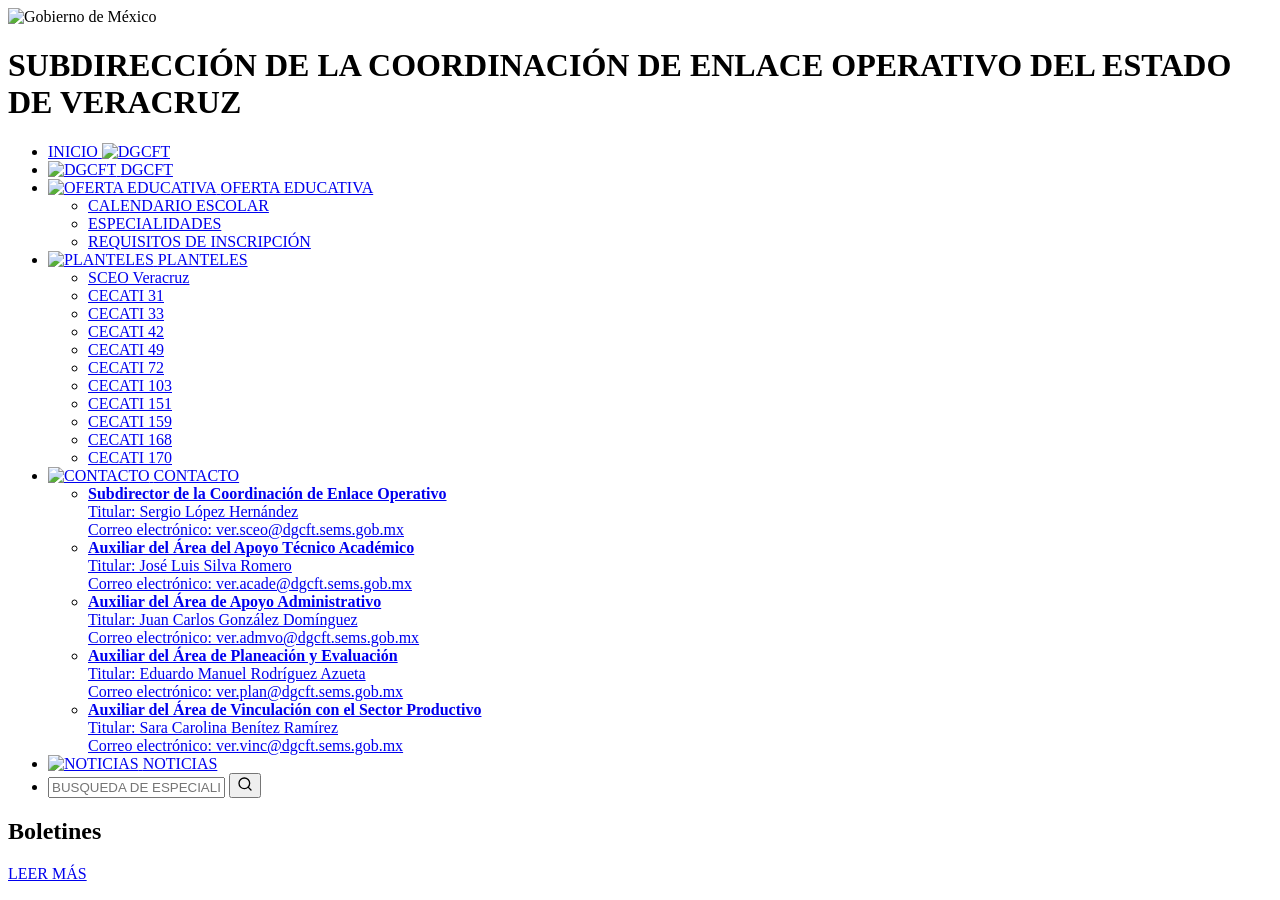
==== boletines.html @ 5f154983 "Add files via upload" ====
<!DOCTYPE html>
<html lang="es">
<head>
    <meta charset="UTF-8">
    <meta name="viewport" content="width=device-width, initial-scale=1.0">
    <meta http-equiv="Cache-Control" content="no-cache, no-store, must-revalidate">
    <meta http-equiv="Pragma" content="no-cache">
    <meta http-equiv="Expires" content="0">
    <meta name="version" content="1.0">
    <title>Boletines - SUBDIRECCIÓN DE ENLACE OPERATIVO DEL ESTADO DE VERACRUZ</title>
    <link href="https://framework-gb.cdn.gob.mx/gm/v3/assets/images/favicon.ico" rel="shortcut icon">
    <link rel="stylesheet" href="css/styles.css">
    <link rel="stylesheet" href="css/inline.css">
</head>


<body>
    <link rel="stylesheet" href="https://framework-gb.cdn.gob.mx/gm/v3/assets/styles/main.css">
    <!-- Encabezado principal -->
    <header class="header-top">
        <img src="imagenes/gob_mx.png" alt="Gobierno de México" class="logo-gob">
    </header>

    <!-- Banner de subdirección -->
    <div class="nav-subtitle">
        <h1>SUBDIRECCIÓN DE LA COORDINACIÓN DE ENLACE OPERATIVO DEL ESTADO DE VERACRUZ</h1>
    </div>

    <!-- Barra de navegación principal -->
    <nav class="nav-main">
        <ul>
            <li>
                <a href="index.html">
                    <div class="nav-item-with-icon">
                        <span>INICIO</span>
                        <img src="imagenes/inicio.png" alt="DGCFT" class="nav-icon">
                    </div>
                </a>
            </li>
            <li>
                <a href="https://www.dgcft.sems.gob.mx/" target="_blank">
                    <div class="nav-item-with-icon">
                        <img src="imagenes/DGCFTB.png" alt="DGCFT" class="nav-icon">
                        <span>DGCFT</span>
                    </div>
                </a>
            </li>
            <li class="dropdown">
                <a href="#" class="dropdown-toggle">
                    <div class="nav-item-with-icon">
                        <img src="imagenes/oferta.png" alt="OFERTA EDUCATIVA" class="nav-icon">
                        <span>OFERTA EDUCATIVA</span>
                    </div>
                </a>
                <ul class="dropdown-menu">
                    <li><a href="Calendario Escolar 2025-2026.pdf" target="_blank">CALENDARIO ESCOLAR</a></li>
                    <li><a href="index.html" onclick="sessionStorage.setItem('mostrarSeccion', 'especialidades');">ESPECIALIDADES</a></li>
                    <li><a href="index.html" onclick="sessionStorage.setItem('mostrarSeccion', 'requisitos');">REQUISITOS DE INSCRIPCIÓN</a></li>
                </ul>
            </li>
            <li class="dropdown">
                <a href="#" class="dropdown-toggle">
                    <div class="nav-item-with-icon">
                        <img src="imagenes/planteles.png" alt="PLANTELES" class="nav-icon">
                        <span>PLANTELES</span>
                    </div>
                </a>
                <ul class="dropdown-menu">
                    <li><a href="index.html" onclick="sessionStorage.setItem('mostrarPlantel', 'SCEO Veracruz');">SCEO Veracruz</a></li>
                    <li><a href="index.html" onclick="sessionStorage.setItem('mostrarPlantel', 'CECATI 31');">CECATI 31</a></li>
                    <li><a href="index.html" onclick="sessionStorage.setItem('mostrarPlantel', 'CECATI 33');">CECATI 33</a></li>
                    <li><a href="index.html" onclick="sessionStorage.setItem('mostrarPlantel', 'CECATI 42');">CECATI 42</a></li>
                    <li><a href="index.html" onclick="sessionStorage.setItem('mostrarPlantel', 'CECATI 49');">CECATI 49</a></li>
                    <li><a href="index.html" onclick="sessionStorage.setItem('mostrarPlantel', 'CECATI 72');">CECATI 72</a></li>
                    <li><a href="index.html" onclick="sessionStorage.setItem('mostrarPlantel', 'CECATI 103');">CECATI 103</a></li>
                    <li><a href="index.html" onclick="sessionStorage.setItem('mostrarPlantel', 'CECATI 151');">CECATI 151</a></li>
                    <li><a href="index.html" onclick="sessionStorage.setItem('mostrarPlantel', 'CECATI 159');">CECATI 159</a></li>
                    <li><a href="index.html" onclick="sessionStorage.setItem('mostrarPlantel', 'CECATI 168');">CECATI 168</a></li>
                    <li><a href="index.html" onclick="sessionStorage.setItem('mostrarPlantel', 'CECATI 170');">CECATI 170</a></li>
                </ul>
            </li>
            <li class="dropdown">
                <a href="#" class="dropdown-toggle">
                    <div class="nav-item-with-icon">
                        <img src="imagenes/contacto.png" alt="CONTACTO" class="nav-icon">
                        <span>CONTACTO</span>
                    </div>
                </a>
                <ul class="dropdown-menu">
                    <li><a href="mailto:ver.sceo@dgcft.sems.gob.mx">
                        <strong>Subdirector de la Coordinación de Enlace Operativo</strong><br>
                        Titular: Sergio López Hernández<br>
                        Correo electrónico: ver.sceo@dgcft.sems.gob.mx
                    </a></li>
                    <li><a href="mailto:ver.acade@dgcft.sems.gob.mx">
                        <strong>Auxiliar del Área del Apoyo Técnico Académico</strong><br>
                        Titular: José Luis Silva Romero<br>
                        Correo electrónico: ver.acade@dgcft.sems.gob.mx
                    </a></li>
                    <li><a href="mailto:ver.admvo@dgcft.sems.gob.mx">
                        <strong>Auxiliar del Área de Apoyo Administrativo</strong><br>
                        Titular: Juan Carlos González Domínguez<br>
                        Correo electrónico: ver.admvo@dgcft.sems.gob.mx
                    </a></li>
                    <li><a href="mailto:ver.plan@dgcft.sems.gob.mx">
                        <strong>Auxiliar del Área de Planeación y Evaluación</strong><br>
                        Titular: Eduardo Manuel Rodríguez Azueta<br>
                        Correo electrónico: ver.plan@dgcft.sems.gob.mx
                    </a></li>
                    <li><a href="mailto:ver.vinc@dgcft.sems.gob.mx">
                        <strong>Auxiliar del Área de Vinculación con el Sector Productivo</strong><br>
                        Titular: Sara Carolina Benítez Ramírez<br>
                        Correo electrónico: ver.vinc@dgcft.sems.gob.mx
                    </a></li>
                </ul>
            </li>
            <li id="nav-noticias">
                <a href="boletines.html">
                    <div class="nav-item-with-icon">
                        <img src="imagenes/noticias.png" alt="NOTICIAS" class="nav-icon">
                        <span>NOTICIAS</span>
                    </div>
                </a>
            </li>
            <li class="search-container">
                <div class="search-box">
                    <input type="text" id="busqueda-especialidad" placeholder="BUSQUEDA DE ESPECIALIDAD" autocomplete="off">
                    <button type="button" id="search-btn" aria-label="Buscar">
                        <svg width="16" height="16" viewBox="0 0 24 24" fill="none" stroke="currentColor" stroke-width="2" stroke-linecap="round" stroke-linejoin="round">
                            <circle cx="11" cy="11" r="8"></circle>
                            <path d="m21 21-4.35-4.35"></path>
                        </svg>
                    </button>
                </div>
                <div id="search-results" class="search-results u-style-1"></div>
            </li>
        </ul>
    </nav>

    

    <!-- Contenido principal -->
    <main class="main-content">
        <div class="u-style-2">
            <h2 class="u-style-3"> Boletines</h2>
            
            <div class="u-style-15" id="contenedor-boletines">
                <!-- Los boletines se generarán dinámicamente desde boletines.js -->
            </div>
            
            <div class="u-style-20">
                <a class="u-style-21" href="historico.html" data-event-mouseover="boletines-ev-21" data-event-mouseout="boletines-ev-22">
                    LEER MÁS
                </a>
            </div>
        </div>

        <!-- Contenido de Detalle de Noticia -->
        <div class="u-style-1" id="noticia-detalle">
            <!-- El contenido se generará dinámicamente -->
        </div>

        <!-- Modal para ver imagen en tamaño grande -->
        <div id="modal-imagen" style="display: none; position: fixed; top: 0; left: 0; width: 100%; height: 100%; background: rgba(0,0,0,0.9); z-index: 9999; justify-content: center; align-items: center; cursor: pointer;" onclick="cerrarModalImagen()">
            <img id="modal-img" src="" alt="Imagen en grande" style="max-width: 90%; max-height: 90%; object-fit: contain; border-radius: 8px;">
        </div>
    </main>
    <script src="js/site.js"></script>
    <script src="js/boletines.js"></script>
    <script src="js/boletines-events.js"></script>
    <script src="js/fixes.js"></script>
    <script src="https://framework-gb.cdn.gob.mx/gm/v3/assets/js/gobmx.js"></script>
</body>
</html>
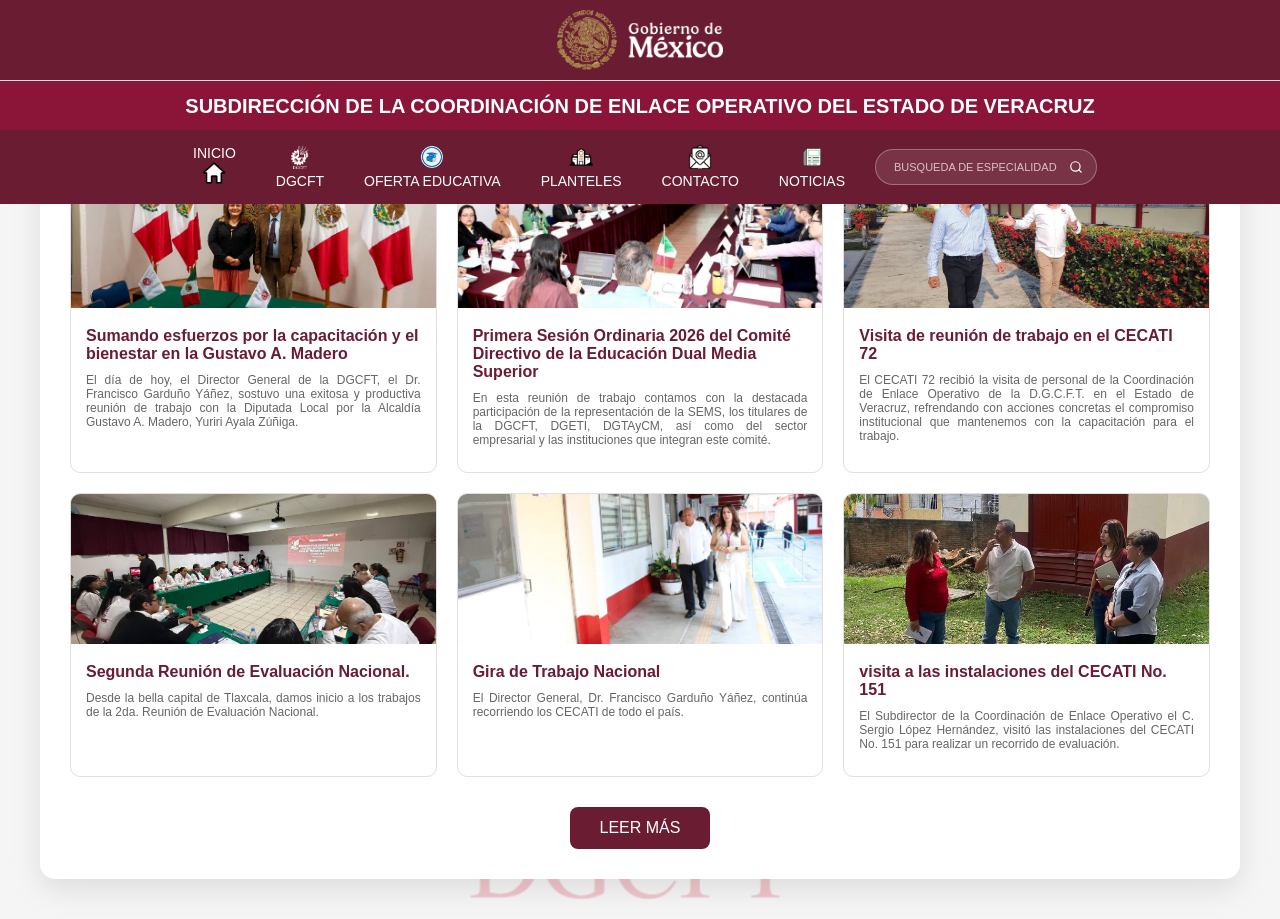
==== commit d04e83f8: "Add files via upload" ====
--- a/boletines.html
+++ b/boletines.html
@@ -8,14 +8,14 @@
     <meta http-equiv="Expires" content="0">
     <meta name="version" content="1.0">
     <title>Boletines - SUBDIRECCIÓN DE ENLACE OPERATIVO DEL ESTADO DE VERACRUZ</title>
-    <link href="https://framework-gb.cdn.gob.mx/gm/v3/assets/images/favicon.ico" rel="shortcut icon">
+    <link rel="icon" type="image/x-icon" href="imagenes/favicon.ico">
+    <link href="https://framework-gb.cdn.gob.mx/gm/v3/assets/styles/main.css" rel="stylesheet">
     <link rel="stylesheet" href="css/styles.css">
     <link rel="stylesheet" href="css/inline.css">
 </head>
 
 
 <body>
-    <link rel="stylesheet" href="https://framework-gb.cdn.gob.mx/gm/v3/assets/styles/main.css">
     <!-- Encabezado principal -->
     <header class="header-top">
         <img src="imagenes/gob_mx.png" alt="Gobierno de México" class="logo-gob">
@@ -46,7 +46,7 @@
                 </a>
             </li>
             <li class="dropdown">
-                <a href="#" class="dropdown-toggle">
+                <a href="#" class="nav-dropdown-toggle">
                     <div class="nav-item-with-icon">
                         <img src="imagenes/oferta.png" alt="OFERTA EDUCATIVA" class="nav-icon">
                         <span>OFERTA EDUCATIVA</span>
@@ -59,7 +59,7 @@
                 </ul>
             </li>
             <li class="dropdown">
-                <a href="#" class="dropdown-toggle">
+                <a href="#" class="nav-dropdown-toggle">
                     <div class="nav-item-with-icon">
                         <img src="imagenes/planteles.png" alt="PLANTELES" class="nav-icon">
                         <span>PLANTELES</span>
@@ -67,20 +67,20 @@
                 </a>
                 <ul class="dropdown-menu">
                     <li><a href="index.html" onclick="sessionStorage.setItem('mostrarPlantel', 'SCEO Veracruz');">SCEO Veracruz</a></li>
-                    <li><a href="index.html" onclick="sessionStorage.setItem('mostrarPlantel', 'CECATI 31');">CECATI 31</a></li>
-                    <li><a href="index.html" onclick="sessionStorage.setItem('mostrarPlantel', 'CECATI 33');">CECATI 33</a></li>
-                    <li><a href="index.html" onclick="sessionStorage.setItem('mostrarPlantel', 'CECATI 42');">CECATI 42</a></li>
-                    <li><a href="index.html" onclick="sessionStorage.setItem('mostrarPlantel', 'CECATI 49');">CECATI 49</a></li>
-                    <li><a href="index.html" onclick="sessionStorage.setItem('mostrarPlantel', 'CECATI 72');">CECATI 72</a></li>
-                    <li><a href="index.html" onclick="sessionStorage.setItem('mostrarPlantel', 'CECATI 103');">CECATI 103</a></li>
-                    <li><a href="index.html" onclick="sessionStorage.setItem('mostrarPlantel', 'CECATI 151');">CECATI 151</a></li>
-                    <li><a href="index.html" onclick="sessionStorage.setItem('mostrarPlantel', 'CECATI 159');">CECATI 159</a></li>
-                    <li><a href="index.html" onclick="sessionStorage.setItem('mostrarPlantel', 'CECATI 168');">CECATI 168</a></li>
-                    <li><a href="index.html" onclick="sessionStorage.setItem('mostrarPlantel', 'CECATI 170');">CECATI 170</a></li>
+                    <li><a href="index.html" onclick="sessionStorage.setItem('mostrarPlantel', 'CECATI 31');">CECATI 31 Coatzacoalcos</a></li>
+                    <li><a href="index.html" onclick="sessionStorage.setItem('mostrarPlantel', 'CECATI 33');">CECATI 33 Río Blanco</a></li>
+                    <li><a href="index.html" onclick="sessionStorage.setItem('mostrarPlantel', 'CECATI 42');">CECATI 42 Veracruz</a></li>
+                    <li><a href="index.html" onclick="sessionStorage.setItem('mostrarPlantel', 'CECATI 49');">CECATI 49 Córdoba</a></li>
+                    <li><a href="index.html" onclick="sessionStorage.setItem('mostrarPlantel', 'CECATI 72');">CECATI 72 Cosoleacaque</a></li>
+                    <li><a href="index.html" onclick="sessionStorage.setItem('mostrarPlantel', 'CECATI 103');">CECATI 103 Poza Rica</a></li>
+                    <li><a href="index.html" onclick="sessionStorage.setItem('mostrarPlantel', 'CECATI 151');">CECATI 151 Xalapa</a></li>
+                    <li><a href="index.html" onclick="sessionStorage.setItem('mostrarPlantel', 'CECATI 159');">CECATI 159 Tlacotalpan</a></li>
+                    <li><a href="index.html" onclick="sessionStorage.setItem('mostrarPlantel', 'CECATI 168');">CECATI 168 Cd. Mendoza</a></li>
+                    <li><a href="index.html" onclick="sessionStorage.setItem('mostrarPlantel', 'CECATI 170');">CECATI 170 Orizaba</a></li>
                 </ul>
             </li>
             <li class="dropdown">
-                <a href="#" class="dropdown-toggle">
+                <a href="#" class="nav-dropdown-toggle">
                     <div class="nav-item-with-icon">
                         <img src="imagenes/contacto.png" alt="CONTACTO" class="nav-icon">
                         <span>CONTACTO</span>
@@ -170,5 +170,37 @@
     <script src="js/boletines-events.js"></script>
     <script src="js/fixes.js"></script>
     <script src="https://framework-gb.cdn.gob.mx/gm/v3/assets/js/gobmx.js"></script>
+    <style>
+        /* ── Override Bootstrap/gob.mx dropdown styles ── */
+        .nav-main .dropdown-menu,
+        .nav-main ul.dropdown-menu {
+            background-color: #691c32 !important;
+            border: 1px solid #8B1538 !important;
+            border-radius: 5px !important;
+        }
+        .nav-main .dropdown-menu li a,
+        .nav-main .dropdown-menu > li > a,
+        .nav-main ul.dropdown-menu li a {
+            color: #ffffff !important;
+            background-color: transparent !important;
+            font-size: 14px !important;
+            font-weight: 500 !important;
+            padding: 10px 15px !important;
+            display: block !important;
+            line-height: 1.4 !important;
+            white-space: normal !important;
+        }
+        .nav-main .dropdown-menu li a strong {
+            color: #ffffff !important;
+        }
+        .nav-main .dropdown-menu li a:hover,
+        .nav-main .dropdown-menu > li > a:hover {
+            background-color: #ddc9a3 !important;
+            color: #333333 !important;
+        }
+        .nav-main .dropdown-menu li a:hover strong {
+            color: #333333 !important;
+        }
+    </style>
 </body>
 </html>
--- a/css/styles.css
+++ b/css/styles.css
@@ -0,0 +1,812 @@
+﻿* {
+            margin: 0;
+            padding: 0;
+            box-sizing: border-box;
+        }
+        
+        body {
+            font-family: Arial, sans-serif;
+            background-color: #f5f5f5;
+            position: relative;
+        }
+        
+        /* Fondo de marca de agua usando pseudo-elemento */
+        body::before {
+            content: "";
+            position: fixed;
+            top: 0;
+            left: 0;
+            width: 100%;
+            height: 100%;
+            background-image: url('../imagenes/DGCFT.png');
+            background-repeat: no-repeat;
+            background-position: center bottom;
+            background-attachment: fixed;
+            background-size: 33%;
+            opacity: 0.20;
+            z-index: -1;
+            pointer-events: none;
+        }
+        
+        /* Encabezado principal */
+        .header-top {
+            background-color: #691c32;
+            padding: 10px 20px;
+            display: flex;
+            justify-content: center;
+            align-items: center;
+            border-bottom: 1px solid #e0e0e0;
+            color: white;
+            position: fixed;
+            top: 0;
+            left: 0;
+            right: 0;
+            z-index: 1000;
+        }
+        
+        .logo-gob {
+            height: 60px;
+        }
+        
+        /* Banner de subdirección */
+        .nav-subtitle {
+            background-color: #8B1538;
+            padding: 15px 20px;
+            text-align: center;
+            border-bottom: 3px solid #FFD700;
+            position: fixed;
+            top: 80px;
+            left: 0;
+            right: 0;
+            z-index: 1;
+        }
+        
+        .nav-subtitle h1 {
+            color: white;
+            font-size: 20px;
+            font-weight: 600;
+            margin: 0;
+        }
+        
+        /* Barra de navegación principal */
+        .nav-main {
+            background-color: #691c32;
+            padding: 0;
+            position: fixed;
+            top: 130px;
+            left: 0;
+            right: 0;
+            z-index: 998;
+        }
+        
+        .nav-main ul {
+            list-style: none;
+            display: flex;
+            justify-content: center;
+            align-items: center;
+            margin: 0;
+            padding: 0;
+        }
+        
+        .nav-main li {
+            position: relative;
+        }
+        
+        .nav-main a {
+            display: flex;
+            align-items: center;
+            padding: 15px 20px;
+            text-decoration: none;
+            color: white;
+            font-size: 14px;
+            font-weight: 500;
+            transition: background-color 0.3s;
+        }
+        
+        .nav-main a:hover {
+            background-color: #6B1028;
+        }
+        
+        /* Estilos para menú desplegable */
+        .dropdown {
+            position: relative;
+        }
+
+        .dropdown-toggle::after {
+            content: " \25BC";
+            font-size: 12px;
+            margin-left: 5px;
+        }
+
+        .dropdown-menu {
+            display: none;
+            position: absolute;
+            top: 100%;
+            left: 0;
+            background-color: #691c32 !important;
+            background: #691c32 !important;
+            min-width: 250px;
+            box-shadow: 0 2px 5px rgba(0,0,0,0.2);
+            z-index: 10000;
+            list-style: none;
+            padding: 10px 0;
+            margin: 0;
+            border: 1px solid #8B1538;
+            border-radius: 5px;
+            visibility: hidden;
+            opacity: 0;
+            transition: opacity 0.2s ease;
+        }
+
+        .dropdown:hover .dropdown-menu,
+        .dropdown.is-open .dropdown-menu {
+            visibility: visible;
+            opacity: 1;
+            display: block;
+        }
+        
+        .dropdown-menu li {
+            width: 100%;
+        }
+        
+        .nav-main .dropdown-menu a {
+            display: block;
+            padding: 10px 15px;
+            color: #611232 !important;
+            text-decoration: none;
+            font-size: 14px;
+            font-weight: 500;
+            transition: background-color 0.3s;
+            white-space: normal;
+            line-height: 1.4;
+            background-color: transparent !important;
+        }
+        
+        .nav-main .dropdown-menu a:hover {
+            background-color: #ddc9a3 !important;
+            color: #333 !important;
+        }
+        
+        /* Contenido principal */
+        .main-content {
+            min-height: 400px;
+            padding: 20px;
+            margin-top: 20px;
+        }
+        
+        /* Estilos para contenido de requisitos */
+        #requisitos-inscripcion {
+            max-width: 800px;
+            margin: 0 auto;
+            line-height: 1.6;
+        }
+        
+        #requisitos-inscripcion h2 {
+            color: #691c32;
+            font-size: 28px;
+            margin-bottom: 20px;
+            text-align: center;
+            border-bottom: 3px solid #FFD700;
+            padding-bottom: 10px;
+        }
+        
+        #requisitos-inscripcion h3 {
+            color: #8B1538;
+            font-size: 20px;
+            margin: 25px 0 15px 0;
+            font-weight: 600;
+        }
+        
+        #requisitos-inscripcion p {
+            margin-bottom: 15px;
+            color: #333;
+            font-size: 16px;
+        }
+        
+        #requisitos-inscripcion ul {
+            margin: 15px 0;
+            padding-left: 30px;
+        }
+        
+        #requisitos-inscripcion li {
+            margin-bottom: 10px;
+            color: #333;
+            font-size: 16px;
+        }
+        
+        /* Estilos para contenido de especialidades */
+        #especialidades-contenido {
+            max-width: 1200px;
+            margin: 0 auto;
+            line-height: 1.6;
+        }
+        
+        #especialidades-contenido h2 {
+            color: #691c32;
+            font-size: 32px;
+            margin-bottom: 30px;
+            text-align: center;
+            border-bottom: 3px solid #FFD700;
+            padding-bottom: 15px;
+        }
+        
+        .especialidades-grid {
+            display: grid;
+            grid-template-columns: 1fr 1fr 1fr;
+            gap: 20px;
+            margin-top: 30px;
+            max-width: 1200px;
+            margin-left: auto;
+            margin-right: auto;
+        }
+        
+        .especialidad-item:hover {
+            transform: translateY(-5px);
+            box-shadow: 0 8px 25px rgba(105, 28, 50, 0.2);
+            border-color: #691c32;
+        }
+        
+        .especialidad-imagen {
+            width: 100%;
+            height: 160px;
+            object-fit: contain;
+            background-color: #f8f9fa;
+            padding: 10px;
+            box-sizing: border-box;
+            transition: transform 0.3s ease;
+        }
+        
+        .especialidad-item:hover .especialidad-imagen {
+            transform: scale(1.05);
+        }
+        
+        .especialidad-header {
+            background-color: #691c32;
+            color: white;
+            padding: 15px;
+            cursor: pointer;
+            display: flex;
+            justify-content: center;
+            align-items: center;
+            transition: background-color 0.3s ease;
+            flex: 1;
+        }
+        
+        .especialidad-header:hover {
+            background-color: #8B1538;
+        }
+        
+        .especialidad-header h3 {
+            margin: 0;
+            font-size: 16px;
+            font-weight: 600;
+            text-align: center;
+            line-height: 1.3;
+        }
+        
+        .planteles-list {
+            padding: 0;
+            max-height: 0;
+            overflow: hidden;
+            transition: max-height 0.3s ease, padding 0.3s ease;
+            border-top: 1px solid #e9ecef;
+            display: none;
+        }
+        
+        .planteles-list.active {
+            max-height: 700px;
+            padding: 20px;
+            display: block;
+        }
+        
+        .planteles-list[style*="block"] {
+            max-height: 700px;
+            padding: 20px;
+        }
+        
+        .plantel-item {
+            padding: 4px 0;
+            border-bottom: 1px solid #e9ecef;
+            color: #333;
+            font-size: 13px;
+            transition: background-color 0.2s ease;
+        }
+        
+        .plantel-item:last-child {
+            border-bottom: none;
+        }
+        
+        .plantel-item:hover {
+            padding-left: 10px;
+            border-radius: 5px;
+        }
+        
+        .plantel-item strong {
+            color: #691c32;
+            font-weight: 600;
+        }
+        
+        /* Estilos para barra de búsqueda */
+        .search-container {
+            position: relative;
+            display: flex;
+            align-items: center;
+        }
+        
+        .search-box {
+            display: flex;
+            align-items: center;
+            background-color: rgba(255, 255, 255, 0.1);
+            border: 1px solid rgba(255, 255, 255, 0.3);
+            border-radius: 20px;
+            padding: 5px 10px;
+            margin: 0 10px;
+            transition: all 0.3s ease;
+        }
+        
+        .search-box:hover {
+            background-color: rgba(255, 255, 255, 0.15);
+            border-color: rgba(255, 255, 255, 0.5);
+        }
+        
+        .search-box:focus-within {
+            background-color: rgba(255, 255, 255, 0.2);
+            border-color: #FFD700;
+            box-shadow: 0 0 10px rgba(255, 215, 0, 0.3);
+        }
+        
+        #busqueda-especialidad {
+            background: transparent;
+            border: none;
+            color: white;
+            font-size: 12px;
+            padding: 5px 8px;
+            width: 180px;
+            outline: none;
+        }
+        
+        #busqueda-especialidad::placeholder {
+            color: rgba(255, 255, 255, 0.7);
+            font-size: 11px;
+        }
+        
+        #busqueda-especialidad:focus::placeholder {
+            color: rgba(255, 255, 255, 0.5);
+        }
+        
+        #search-btn {
+            background: transparent;
+            border: none;
+            color: white;
+            cursor: pointer;
+            padding: 3px;
+            display: flex;
+            align-items: center;
+            justify-content: center;
+            border-radius: 50%;
+            transition: all 0.3s ease;
+        }
+        
+        #search-btn:hover {
+            background-color: rgba(255, 215, 0, 0.2);
+            transform: scale(1.1);
+        }
+        
+        #search-btn svg {
+            width: 14px;
+            height: 14px;
+        }
+        
+        .search-results {
+            position: absolute;
+            top: 100%;
+            right: 10px;
+            background-color: #8B1538;
+            border: 1px solid #FFD700;
+            border-radius: 8px;
+            box-shadow: 0 4px 15px rgba(0,0,0,0.3);
+            max-height: 300px;
+            overflow-y: auto;
+            z-index: 10001;
+            min-width: 250px;
+            margin-top: 5px;
+        }
+        
+        .search-result-item {
+            padding: 10px 15px;
+            color: white;
+            cursor: pointer;
+            transition: background-color 0.2s ease;
+            border-bottom: 1px solid rgba(255,255,255,0.1);
+            font-size: 12px;
+            line-height: 1.3;
+        }
+        
+        .search-result-item:last-child {
+            border-bottom: none;
+        }
+        
+        .search-result-item:hover {
+            background-color: #691c32;
+        }
+        
+        .search-result-item strong {
+            color: #FFD700;
+            font-weight: 600;
+        }
+        
+        .search-no-results {
+            padding: 15px;
+            color: rgba(255, 255, 255, 0.7);
+            font-size: 12px;
+            text-align: center;
+            font-style: italic;
+        }
+        
+        /* Estilos mínimos para iconos de navegación */
+        .nav-item-with-icon {
+            display: flex;
+            flex-direction: column;
+            align-items: center;
+            text-align: center;
+        }
+        
+        .nav-icon {
+            width: 24px;
+            height: 24px;
+            margin-bottom: 4px;
+            object-fit: contain;
+        }
+        
+        .dropdown-toggle .nav-item-with-icon span {
+            display: block;
+            font-size: 12px;
+            font-weight: 500;
+        }
+        
+        /* ===========================================
+           DETALLE DE PLANTEL (contenido inyectado por JS)
+           =========================================== */
+        .plantel-info-grid {
+            display: grid;
+            grid-template-columns: 1fr 1fr;
+            gap: 20px;
+        }
+        .plantel-directorio-grid {
+            display: grid;
+            grid-template-columns: 1fr 1fr;
+            gap: 15px;
+        }
+        .plantel-directorio-item {
+            background: #f8f9fa;
+            padding: 20px;
+            border-radius: 8px;
+            /* Evita que correos largos rompan el layout */
+            overflow-wrap: anywhere;
+            word-break: break-word;
+            min-width: 0;
+        }
+        .plantel-directorio-item p {
+            overflow-wrap: anywhere;
+        }
+        .plantel-especialidades-grid {
+            display: grid;
+            grid-template-columns: 1fr 1fr 1fr;
+            gap: 15px;
+        }
+        .plantel-especialidad-btn {
+            background: white;
+            padding: 12px;
+            border-radius: 6px;
+            border: 1px solid #e9ecef;
+            text-align: center;
+            cursor: pointer;
+            transition: all 0.3s ease;
+            width: 100%;
+            min-width: 0;
+        }
+        .plantel-especialidad-btn:hover {
+            background: #f8f9fa;
+            border-color: #691c32;
+            transform: translateY(-2px);
+            box-shadow: 0 4px 8px rgba(105, 28, 50, 0.15);
+        }
+        .plantel-especialidad-btn p {
+            margin: 0;
+            color: #333;
+            font-size: 14px;
+            line-height: 1.4;
+            overflow-wrap: anywhere;
+        }
+
+        /* ===========================================
+           DISEÑO ADAPTABLE (RESPONSIVE)
+           Breakpoints:
+             - 1024px: tablets horizontales / laptops pequeñas
+             -  768px: tablets verticales / móviles grandes
+             -  480px: móviles
+             -  360px: móviles pequeños
+           =========================================== */
+
+        /* ---------- 1024px: Tablets horizontales ---------- */
+        @media (max-width: 1024px) {
+            .nav-subtitle h1 {
+                font-size: 18px;
+            }
+            .nav-main a {
+                padding: 12px 14px;
+                font-size: 13px;
+            }
+            .nav-icon {
+                width: 22px;
+                height: 22px;
+            }
+            .dropdown-toggle .nav-item-with-icon span {
+                font-size: 11px;
+            }
+            #busqueda-especialidad {
+                width: 150px;
+            }
+            .especialidades-grid {
+                grid-template-columns: 1fr 1fr;
+                max-width: 100%;
+                padding: 0 15px;
+            }
+            body::before {
+                background-size: 50%;
+            }
+        }
+
+        /* ---------- 768px: Tablets / móviles grandes ---------- */
+        @media (max-width: 768px) {
+            /* Cabeceras en flujo normal (dejan de ser fixed) */
+            .header-top,
+            .nav-subtitle,
+            .nav-main {
+                position: relative;
+                top: auto;
+                left: auto;
+                right: auto;
+            }
+            .main-content {
+                margin-top: 20px;
+                padding: 15px;
+            }
+
+            .header-top {
+                padding: 8px 12px;
+            }
+            .logo-gob {
+                height: 50px;
+            }
+
+            .nav-subtitle {
+                padding: 12px 15px;
+            }
+            .nav-subtitle h1 {
+                font-size: 15px;
+                line-height: 1.3;
+            }
+
+            /* Barra nav: items en wrap centrado */
+            .nav-main {
+                position: relative;
+            }
+            .nav-main ul {
+                flex-wrap: wrap;
+                justify-content: space-around;
+            }
+            .nav-main a {
+                padding: 10px 8px;
+                font-size: 12px;
+            }
+            .nav-icon {
+                width: 20px;
+                height: 20px;
+                margin-bottom: 2px;
+            }
+            .dropdown-toggle .nav-item-with-icon span {
+                font-size: 10px;
+            }
+
+            /* === DROPDOWNS EN MÓVIL ===
+               - Desactivar :hover (queda pegado en táctil)
+               - Usar .is-open gestionado por JS
+               - El <li> es position:static para que el menú
+                 se ancle al nav completo, no al botón pequeño */
+            .dropdown:hover .dropdown-menu,
+            .dropdown:focus-within .dropdown-menu {
+                visibility: hidden;
+                opacity: 0;
+                display: none;
+            }
+            .dropdown {
+                position: static !important;
+            }
+            .dropdown-menu {
+                left: 8px !important;
+                right: 8px !important;
+                width: calc(100vw - 16px) !important;
+                min-width: 0 !important;
+                max-width: calc(100vw - 16px) !important;
+                max-height: 75vh;
+                overflow-y: auto;
+                box-sizing: border-box;
+            }
+            .dropdown.is-open .dropdown-menu {
+                visibility: visible !important;
+                opacity: 1 !important;
+                display: block !important;
+            }
+            .dropdown-menu li {
+                width: 100%;
+            }
+            .dropdown-menu a {
+                font-size: 13px;
+                padding: 12px 14px;
+                line-height: 1.4;
+                white-space: normal;
+                overflow-wrap: anywhere;
+            }
+            .dropdown-menu a strong {
+                display: block;
+                margin-bottom: 3px;
+            }
+
+            /* Barra de búsqueda: ocupa su propia línea */
+            .search-container {
+                flex-basis: 100%;
+                width: 100%;
+                order: 99;
+                padding: 8px 10px;
+                justify-content: center;
+            }
+            .search-box {
+                margin: 0;
+                flex: 1;
+                max-width: 500px;
+            }
+            #busqueda-especialidad {
+                width: 100%;
+                flex: 1;
+                font-size: 13px;
+            }
+            .search-results {
+                left: 10px;
+                right: 10px;
+                min-width: auto;
+            }
+
+            .especialidades-grid {
+                grid-template-columns: 1fr 1fr;
+                gap: 15px;
+                padding: 0 10px;
+            }
+            #especialidades-contenido h2 { font-size: 24px; }
+            .especialidad-imagen { height: 130px; }
+            .especialidad-header { padding: 12px; }
+            .especialidad-header h3 { font-size: 14px; }
+
+            #requisitos-inscripcion h2 { font-size: 22px; }
+            #requisitos-inscripcion h3 { font-size: 17px; }
+            #requisitos-inscripcion p,
+            #requisitos-inscripcion li { font-size: 14px; }
+
+            body::before {
+                background-size: 70%;
+                background-attachment: scroll;
+            }
+
+            .plantel-directorio-grid { grid-template-columns: 1fr; }
+            .plantel-especialidades-grid { grid-template-columns: 1fr 1fr; }
+        }
+
+        /* ---------- 480px: Móviles ---------- */
+        @media (max-width: 480px) {
+            .header-top {
+                padding: 6px 10px;
+            }
+            .logo-gob {
+                height: 40px;
+            }
+
+            .nav-subtitle {
+                padding: 10px 12px;
+                border-bottom-width: 2px;
+            }
+            .nav-subtitle h1 {
+                font-size: 12.5px;
+                line-height: 1.25;
+            }
+
+            .nav-main a {
+                padding: 8px 5px;
+            }
+            .dropdown-toggle .nav-item-with-icon span {
+                font-size: 9.5px;
+            }
+            .nav-icon {
+                width: 18px;
+                height: 18px;
+            }
+
+            /* Refuerzos al dropdown ya configurado en el breakpoint de 768px */
+            .dropdown-menu a {
+                font-size: 12.5px;
+                padding: 10px 12px;
+            }
+
+            .search-container {
+                padding: 6px 8px;
+            }
+            #busqueda-especialidad {
+                font-size: 13px;
+                padding: 6px 8px;
+            }
+
+            /* Grid de especialidades: una sola columna */
+            .especialidades-grid {
+                grid-template-columns: 1fr;
+                gap: 12px;
+                padding: 0 5px;
+            }
+            #especialidades-contenido h2 {
+                font-size: 20px;
+                margin-bottom: 20px;
+            }
+            .especialidad-imagen {
+                height: 180px;
+            }
+            .especialidad-header h3 {
+                font-size: 15px;
+            }
+
+            .main-content {
+                padding: 12px;
+                margin-top: 10px;
+            }
+
+            #requisitos-inscripcion h2 {
+                font-size: 19px;
+            }
+            #requisitos-inscripcion h3 {
+                font-size: 15px;
+            }
+            #requisitos-inscripcion p,
+            #requisitos-inscripcion li {
+                font-size: 13px;
+            }
+            #requisitos-inscripcion ul {
+                padding-left: 20px;
+            }
+
+            body::before {
+                background-size: 90%;
+                opacity: 0.12;
+            }
+
+            /* Detalle de plantel: todos los grids colapsan a 1 col */
+            .plantel-info-grid,
+            .plantel-directorio-grid,
+            .plantel-especialidades-grid {
+                grid-template-columns: 1fr;
+                gap: 12px;
+            }
+        }
+
+        /* ---------- 360px: Móviles muy pequeños ---------- */
+        @media (max-width: 360px) {
+            .nav-subtitle h1 {
+                font-size: 11px;
+            }
+            .nav-main a {
+                padding: 6px 3px;
+            }
+            .dropdown-toggle .nav-item-with-icon span {
+                font-size: 8.5px;
+            }
+            .nav-icon {
+                width: 16px;
+                height: 16px;
+            }
+        }
--- a/css/inline.css
+++ b/css/inline.css
@@ -0,0 +1,222 @@
+﻿.u-style-1 { display: none; }
+.u-style-2 { background: white; padding: 30px; border-radius: 15px; box-shadow: 0 10px 30px rgba(0,0,0,0.1); margin: 20px; max-width: 1200px; margin-left: auto; margin-right: auto; }
+.u-style-3 { color: #691c32; font-size: 2em; margin-bottom: 30px; text-align: center; }
+.u-style-4 { display: grid; grid-template-columns: 1fr 1fr; gap: 30px; }
+.u-style-5 { border: 1px solid #e0e0e0; border-radius: 10px; overflow: hidden; transition: transform 0.3s ease, box-shadow 0.3s ease; cursor: pointer; }
+.u-style-6 { width: 100%; height: 200px; object-fit: cover; }
+.u-style-7 { padding: 20px; }
+.u-style-8 { color: #691c32; font-size: 1.2em; margin-bottom: 10px; }
+.u-style-9 { color: #666; font-size: 14px; margin-bottom: 15px; }
+.u-style-10 { background: #691c32; color: white; border: none; padding: 10px 20px; border-radius: 5px; cursor: pointer; font-size: 14px; transition: background 0.3s ease; text-decoration: none; display: inline-block; }
+.u-style-11 { cursor: pointer; }
+.u-style-12 { background: white; padding: 21px; border-radius: 15px; box-shadow: 0 10px 30px rgba(0,0,0,0.1); margin: 14px; max-width: 1200px; margin-left: auto; margin-right: auto; }
+.u-style-13 { text-align: center; margin-bottom: 30px; }
+.u-style-14 { background: #691c32; color: white; border: none; padding: 10px 20px; border-radius: 5px; cursor: pointer; font-size: 14px; }
+.u-style-15 { display: grid; grid-template-columns: repeat(3, 1fr); gap: 20px; }
+.u-style-16 { width: 100%; height: 150px; object-fit: cover; }
+.u-style-17 { padding: 15px; }
+.u-style-18 { color: #691c32; font-size: 1em; margin-bottom: 10px; }
+.u-style-19 { color: #666; font-size: 12px; margin-bottom: 10px; text-align: justify; }
+.u-style-20 { text-align: center; margin-top: 30px; }
+.u-style-21 { background: #691c32; color: white; border: none; padding: 12px 30px; border-radius: 8px; cursor: pointer; font-size: 16px; transition: all 0.3s ease; text-decoration: none; display: inline-block; }
+.u-style-22 { margin-bottom: 30px; }
+.u-style-23 { color: #691c32; font-size: 1.5em; margin-bottom: 20px; border-bottom: 2px solid #FFD700; padding-bottom: 10px; }
+.u-style-24 { margin-bottom: 20px; margin-left: 20px; }
+.u-style-25 { color: #8a2a45; font-size: 1.2em; margin-bottom: 15px; }
+.u-style-26 { list-style: none; padding: 0; }
+.u-style-27 { margin-bottom: 15px; padding: 15px; background: #f8f9fa; border-radius: 8px; border-left: 4px solid #691c32; cursor: pointer; }
+.u-style-28 { color: #691c32; font-size: 2em; margin-bottom: 15px; text-align: center; }
+.u-style-29 { color: #555; font-size: 16px; line-height: 1.6; max-width: 850px; margin: 0 auto 30px auto; text-align: center; }
+.u-style-30 { display: grid; grid-template-columns: repeat(auto-fit, minmax(min(100%, 240px), 1fr)); gap: 20px; }
+.u-style-31 { display: none; background: white; padding: 30px; border-radius: 15px; box-shadow: 0 10px 30px rgba(0,0,0,0.1); margin: 20px; max-width: 1200px; margin-left: auto; margin-right: auto; }
+.u-style-32 { text-align: center; margin-bottom: 25px; }
+.u-style-33 { background: #691c32; color: white; border: none; padding: 12px 28px; border-radius: 8px; cursor: pointer; font-size: 15px; }
+.u-style-34 { display: none; background: white; padding: 30px; border-radius: 15px; box-shadow: 0 10px 30px rgba(0,0,0,0.1); }
+
+/* ===========================================
+   DISEÑO ADAPTABLE (RESPONSIVE)
+   =========================================== */
+
+/* ---------- 1024px: Tablets horizontales ---------- */
+@media (max-width: 1024px) {
+    .u-style-2 {
+        padding: 25px;
+        margin: 15px;
+    }
+    .u-style-3 {
+        font-size: 1.8em;
+        margin-bottom: 25px;
+    }
+    .u-style-4 {
+        grid-template-columns: 1fr;
+        gap: 20px;
+    }
+    .u-style-15 {
+        grid-template-columns: repeat(2, 1fr);
+        gap: 15px;
+    }
+    .u-style-16 {
+        height: 130px;
+    }
+    .u-style-18 {
+        font-size: 0.95em;
+    }
+    .u-style-23 {
+        font-size: 1.4em;
+    }
+    .u-style-30 {
+        grid-template-columns: repeat(auto-fit, minmax(min(100%, 200px), 1fr));
+    }
+}
+
+/* ---------- 768px: Tablets / móviles grandes ---------- */
+@media (max-width: 768px) {
+    .u-style-2 {
+        padding: 20px;
+        margin: 10px;
+    }
+    .u-style-3 {
+        font-size: 1.6em;
+        margin-bottom: 20px;
+    }
+    .u-style-4 {
+        grid-template-columns: 1fr;
+        gap: 15px;
+    }
+    .u-style-5 {
+        margin-bottom: 15px;
+    }
+    .u-style-6 {
+        height: 180px;
+    }
+    .u-style-7 {
+        padding: 15px;
+    }
+    .u-style-8 {
+        font-size: 1.1em;
+    }
+    .u-style-15 {
+        grid-template-columns: 1fr;
+        gap: 15px;
+    }
+    .u-style-16 {
+        height: 200px;
+    }
+    .u-style-17 {
+        padding: 12px;
+    }
+    .u-style-18 {
+        font-size: 0.9em;
+    }
+    .u-style-21 {
+        padding: 10px 25px;
+        font-size: 15px;
+    }
+    .u-style-23 {
+        font-size: 1.3em;
+        margin-bottom: 15px;
+    }
+    .u-style-24 {
+        margin-left: 10px;
+    }
+    .u-style-25 {
+        font-size: 1.1em;
+    }
+    .u-style-27 {
+        padding: 12px;
+        margin-bottom: 10px;
+    }
+    .u-style-28 {
+        font-size: 1.6em;
+    }
+    .u-style-29 {
+        font-size: 15px;
+    }
+    .u-style-30 {
+        grid-template-columns: 1fr;
+    }
+}
+
+/* ---------- 480px: Móviles ---------- */
+@media (max-width: 480px) {
+    .u-style-2 {
+        padding: 15px;
+        margin: 8px;
+    }
+    .u-style-3 {
+        font-size: 1.4em;
+        margin-bottom: 15px;
+    }
+    .u-style-5 {
+        margin-bottom: 12px;
+    }
+    .u-style-6 {
+        height: 150px;
+    }
+    .u-style-7 {
+        padding: 12px;
+    }
+    .u-style-8 {
+        font-size: 1em;
+    }
+    .u-style-10,
+    .u-style-14,
+    .u-style-21 {
+        padding: 8px 20px;
+        font-size: 14px;
+    }
+    .u-style-15 {
+        gap: 12px;
+    }
+    .u-style-16 {
+        height: 180px;
+    }
+    .u-style-17 {
+        padding: 10px;
+    }
+    .u-style-18 {
+        font-size: 0.85em;
+    }
+    .u-style-19 {
+        font-size: 11px;
+    }
+    .u-style-23 {
+        font-size: 1.2em;
+    }
+    .u-style-24 {
+        margin-left: 5px;
+    }
+    .u-style-25 {
+        font-size: 1em;
+    }
+    .u-style-27 {
+        padding: 10px;
+        margin-bottom: 8px;
+    }
+    .u-style-28 {
+        font-size: 1.4em;
+    }
+    .u-style-29 {
+        font-size: 14px;
+    }
+}
+
+/* ---------- 360px: Móviles muy pequeños ---------- */
+@media (max-width: 360px) {
+    .u-style-2 {
+        padding: 12px;
+        margin: 5px;
+    }
+    .u-style-3 {
+        font-size: 1.2em;
+    }
+    .u-style-6 {
+        height: 120px;
+    }
+    .u-style-16 {
+        height: 150px;
+    }
+    .u-style-18 {
+        font-size: 0.8em;
+    }
+}
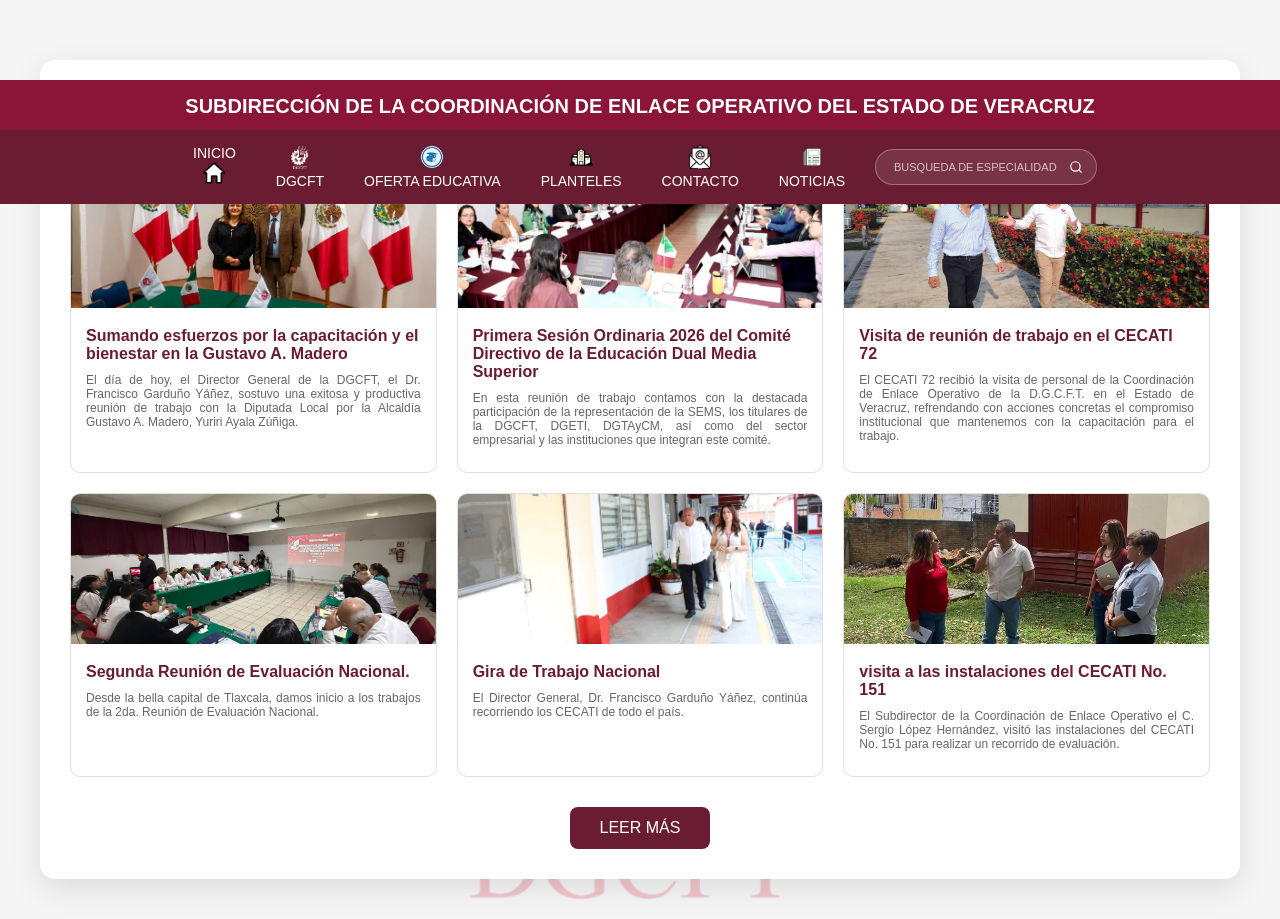
==== commit 80d998b4: "Add files via upload" ====
--- a/boletines.html
+++ b/boletines.html
@@ -8,7 +8,7 @@
     <meta http-equiv="Expires" content="0">
     <meta name="version" content="1.0">
     <title>Boletines - SUBDIRECCIÓN DE ENLACE OPERATIVO DEL ESTADO DE VERACRUZ</title>
-    <link rel="icon" type="image/x-icon" href="imagenes/favicon.ico">
+    <link href="https://framework-gb.cdn.gob.mx/gm/v3/assets/images/favicon.ico" rel="shortcut icon">
     <link href="https://framework-gb.cdn.gob.mx/gm/v3/assets/styles/main.css" rel="stylesheet">
     <link rel="stylesheet" href="css/styles.css">
     <link rel="stylesheet" href="css/inline.css">
@@ -17,10 +17,6 @@
 
 <body>
     <!-- Encabezado principal -->
-    <header class="header-top">
-        <img src="imagenes/gob_mx.png" alt="Gobierno de México" class="logo-gob">
-    </header>
-
     <!-- Banner de subdirección -->
     <div class="nav-subtitle">
         <h1>SUBDIRECCIÓN DE LA COORDINACIÓN DE ENLACE OPERATIVO DEL ESTADO DE VERACRUZ</h1>
@@ -30,7 +26,7 @@
     <nav class="nav-main">
         <ul>
             <li>
-                <a href="index.html">
+                <a href="index.html" id="nav-inicio">
                     <div class="nav-item-with-icon">
                         <span>INICIO</span>
                         <img src="imagenes/inicio.png" alt="DGCFT" class="nav-icon">
@@ -46,7 +42,7 @@
                 </a>
             </li>
             <li class="dropdown">
-                <a href="#" class="nav-dropdown-toggle">
+                <a href="#" class="dropdown-toggle">
                     <div class="nav-item-with-icon">
                         <img src="imagenes/oferta.png" alt="OFERTA EDUCATIVA" class="nav-icon">
                         <span>OFERTA EDUCATIVA</span>
@@ -59,7 +55,7 @@
                 </ul>
             </li>
             <li class="dropdown">
-                <a href="#" class="nav-dropdown-toggle">
+                <a href="#" class="dropdown-toggle">
                     <div class="nav-item-with-icon">
                         <img src="imagenes/planteles.png" alt="PLANTELES" class="nav-icon">
                         <span>PLANTELES</span>
@@ -80,7 +76,7 @@
                 </ul>
             </li>
             <li class="dropdown">
-                <a href="#" class="nav-dropdown-toggle">
+                <a href="#" class="dropdown-toggle">
                     <div class="nav-item-with-icon">
                         <img src="imagenes/contacto.png" alt="CONTACTO" class="nav-icon">
                         <span>CONTACTO</span>
@@ -109,7 +105,7 @@
                     </a></li>
                     <li><a href="mailto:ver.vinc@dgcft.sems.gob.mx">
                         <strong>Auxiliar del Área de Vinculación con el Sector Productivo</strong><br>
-                        Titular: Sara Carolina Benítez Ramírez<br>
+                        Titular: Esmeralda<br>
                         Correo electrónico: ver.vinc@dgcft.sems.gob.mx
                     </a></li>
                 </ul>
@@ -165,42 +161,22 @@
             <img id="modal-img" src="" alt="Imagen en grande" style="max-width: 90%; max-height: 90%; object-fit: contain; border-radius: 8px;">
         </div>
     </main>
-    <script src="js/site.js"></script>
+    <script src="js/site.js?v=20260618-site-source"></script>
     <script src="js/boletines.js"></script>
     <script src="js/boletines-events.js"></script>
     <script src="js/fixes.js"></script>
     <script src="https://framework-gb.cdn.gob.mx/gm/v3/assets/js/gobmx.js"></script>
-    <style>
-        /* ── Override Bootstrap/gob.mx dropdown styles ── */
-        .nav-main .dropdown-menu,
-        .nav-main ul.dropdown-menu {
-            background-color: #691c32 !important;
-            border: 1px solid #8B1538 !important;
-            border-radius: 5px !important;
-        }
-        .nav-main .dropdown-menu li a,
-        .nav-main .dropdown-menu > li > a,
-        .nav-main ul.dropdown-menu li a {
-            color: #ffffff !important;
-            background-color: transparent !important;
-            font-size: 14px !important;
-            font-weight: 500 !important;
-            padding: 10px 15px !important;
-            display: block !important;
-            line-height: 1.4 !important;
-            white-space: normal !important;
-        }
-        .nav-main .dropdown-menu li a strong {
-            color: #ffffff !important;
-        }
-        .nav-main .dropdown-menu li a:hover,
-        .nav-main .dropdown-menu > li > a:hover {
-            background-color: #ddc9a3 !important;
-            color: #333333 !important;
-        }
-        .nav-main .dropdown-menu li a:hover strong {
-            color: #333333 !important;
-        }
-    </style>
+    <script>
+        document.addEventListener('DOMContentLoaded', function() {
+            const navInicio = document.getElementById('nav-inicio');
+            if (navInicio) {
+                navInicio.addEventListener('click', function(e) {
+                    e.preventDefault();
+                    localStorage.removeItem('mostrarNoticia');
+                    window.location.href = 'index.html';
+                });
+            }
+        });
+    </script>
 </body>
-</html>+</html>
--- a/css/styles.css
+++ b/css/styles.css
@@ -1,812 +1,812 @@
-﻿* {
-            margin: 0;
-            padding: 0;
-            box-sizing: border-box;
-        }
-        
-        body {
-            font-family: Arial, sans-serif;
-            background-color: #f5f5f5;
-            position: relative;
-        }
-        
-        /* Fondo de marca de agua usando pseudo-elemento */
-        body::before {
-            content: "";
-            position: fixed;
-            top: 0;
-            left: 0;
-            width: 100%;
-            height: 100%;
-            background-image: url('../imagenes/DGCFT.png');
-            background-repeat: no-repeat;
-            background-position: center bottom;
-            background-attachment: fixed;
-            background-size: 33%;
-            opacity: 0.20;
-            z-index: -1;
-            pointer-events: none;
-        }
-        
-        /* Encabezado principal */
-        .header-top {
-            background-color: #691c32;
-            padding: 10px 20px;
-            display: flex;
-            justify-content: center;
-            align-items: center;
-            border-bottom: 1px solid #e0e0e0;
-            color: white;
-            position: fixed;
-            top: 0;
-            left: 0;
-            right: 0;
-            z-index: 1000;
-        }
-        
-        .logo-gob {
-            height: 60px;
-        }
-        
-        /* Banner de subdirección */
-        .nav-subtitle {
-            background-color: #8B1538;
-            padding: 15px 20px;
-            text-align: center;
-            border-bottom: 3px solid #FFD700;
-            position: fixed;
-            top: 80px;
-            left: 0;
-            right: 0;
-            z-index: 1;
-        }
-        
-        .nav-subtitle h1 {
-            color: white;
-            font-size: 20px;
-            font-weight: 600;
-            margin: 0;
-        }
-        
-        /* Barra de navegación principal */
-        .nav-main {
-            background-color: #691c32;
-            padding: 0;
-            position: fixed;
-            top: 130px;
-            left: 0;
-            right: 0;
-            z-index: 998;
-        }
-        
-        .nav-main ul {
-            list-style: none;
-            display: flex;
-            justify-content: center;
-            align-items: center;
-            margin: 0;
-            padding: 0;
-        }
-        
-        .nav-main li {
-            position: relative;
-        }
-        
-        .nav-main a {
-            display: flex;
-            align-items: center;
-            padding: 15px 20px;
-            text-decoration: none;
-            color: white;
-            font-size: 14px;
-            font-weight: 500;
-            transition: background-color 0.3s;
-        }
-        
-        .nav-main a:hover {
-            background-color: #6B1028;
-        }
-        
-        /* Estilos para menú desplegable */
-        .dropdown {
-            position: relative;
-        }
-
-        .dropdown-toggle::after {
-            content: " \25BC";
-            font-size: 12px;
-            margin-left: 5px;
-        }
-
-        .dropdown-menu {
-            display: none;
-            position: absolute;
-            top: 100%;
-            left: 0;
-            background-color: #691c32 !important;
-            background: #691c32 !important;
-            min-width: 250px;
-            box-shadow: 0 2px 5px rgba(0,0,0,0.2);
-            z-index: 10000;
-            list-style: none;
-            padding: 10px 0;
-            margin: 0;
-            border: 1px solid #8B1538;
-            border-radius: 5px;
-            visibility: hidden;
-            opacity: 0;
-            transition: opacity 0.2s ease;
-        }
-
-        .dropdown:hover .dropdown-menu,
-        .dropdown.is-open .dropdown-menu {
-            visibility: visible;
-            opacity: 1;
-            display: block;
-        }
-        
-        .dropdown-menu li {
-            width: 100%;
-        }
-        
-        .nav-main .dropdown-menu a {
-            display: block;
-            padding: 10px 15px;
-            color: #611232 !important;
-            text-decoration: none;
-            font-size: 14px;
-            font-weight: 500;
-            transition: background-color 0.3s;
-            white-space: normal;
-            line-height: 1.4;
-            background-color: transparent !important;
-        }
-        
-        .nav-main .dropdown-menu a:hover {
-            background-color: #ddc9a3 !important;
-            color: #333 !important;
-        }
-        
-        /* Contenido principal */
-        .main-content {
-            min-height: 400px;
-            padding: 20px;
-            margin-top: 20px;
-        }
-        
-        /* Estilos para contenido de requisitos */
-        #requisitos-inscripcion {
-            max-width: 800px;
-            margin: 0 auto;
-            line-height: 1.6;
-        }
-        
-        #requisitos-inscripcion h2 {
-            color: #691c32;
-            font-size: 28px;
-            margin-bottom: 20px;
-            text-align: center;
-            border-bottom: 3px solid #FFD700;
-            padding-bottom: 10px;
-        }
-        
-        #requisitos-inscripcion h3 {
-            color: #8B1538;
-            font-size: 20px;
-            margin: 25px 0 15px 0;
-            font-weight: 600;
-        }
-        
-        #requisitos-inscripcion p {
-            margin-bottom: 15px;
-            color: #333;
-            font-size: 16px;
-        }
-        
-        #requisitos-inscripcion ul {
-            margin: 15px 0;
-            padding-left: 30px;
-        }
-        
-        #requisitos-inscripcion li {
-            margin-bottom: 10px;
-            color: #333;
-            font-size: 16px;
-        }
-        
-        /* Estilos para contenido de especialidades */
-        #especialidades-contenido {
-            max-width: 1200px;
-            margin: 0 auto;
-            line-height: 1.6;
-        }
-        
-        #especialidades-contenido h2 {
-            color: #691c32;
-            font-size: 32px;
-            margin-bottom: 30px;
-            text-align: center;
-            border-bottom: 3px solid #FFD700;
-            padding-bottom: 15px;
-        }
-        
-        .especialidades-grid {
-            display: grid;
-            grid-template-columns: 1fr 1fr 1fr;
-            gap: 20px;
-            margin-top: 30px;
-            max-width: 1200px;
-            margin-left: auto;
-            margin-right: auto;
-        }
-        
-        .especialidad-item:hover {
-            transform: translateY(-5px);
-            box-shadow: 0 8px 25px rgba(105, 28, 50, 0.2);
-            border-color: #691c32;
-        }
-        
-        .especialidad-imagen {
-            width: 100%;
-            height: 160px;
-            object-fit: contain;
-            background-color: #f8f9fa;
-            padding: 10px;
-            box-sizing: border-box;
-            transition: transform 0.3s ease;
-        }
-        
-        .especialidad-item:hover .especialidad-imagen {
-            transform: scale(1.05);
-        }
-        
-        .especialidad-header {
-            background-color: #691c32;
-            color: white;
-            padding: 15px;
-            cursor: pointer;
-            display: flex;
-            justify-content: center;
-            align-items: center;
-            transition: background-color 0.3s ease;
-            flex: 1;
-        }
-        
-        .especialidad-header:hover {
-            background-color: #8B1538;
-        }
-        
-        .especialidad-header h3 {
-            margin: 0;
-            font-size: 16px;
-            font-weight: 600;
-            text-align: center;
-            line-height: 1.3;
-        }
-        
-        .planteles-list {
-            padding: 0;
-            max-height: 0;
-            overflow: hidden;
-            transition: max-height 0.3s ease, padding 0.3s ease;
-            border-top: 1px solid #e9ecef;
-            display: none;
-        }
-        
-        .planteles-list.active {
-            max-height: 700px;
-            padding: 20px;
-            display: block;
-        }
-        
-        .planteles-list[style*="block"] {
-            max-height: 700px;
-            padding: 20px;
-        }
-        
-        .plantel-item {
-            padding: 4px 0;
-            border-bottom: 1px solid #e9ecef;
-            color: #333;
-            font-size: 13px;
-            transition: background-color 0.2s ease;
-        }
-        
-        .plantel-item:last-child {
-            border-bottom: none;
-        }
-        
-        .plantel-item:hover {
-            padding-left: 10px;
-            border-radius: 5px;
-        }
-        
-        .plantel-item strong {
-            color: #691c32;
-            font-weight: 600;
-        }
-        
-        /* Estilos para barra de búsqueda */
-        .search-container {
-            position: relative;
-            display: flex;
-            align-items: center;
-        }
-        
-        .search-box {
-            display: flex;
-            align-items: center;
-            background-color: rgba(255, 255, 255, 0.1);
-            border: 1px solid rgba(255, 255, 255, 0.3);
-            border-radius: 20px;
-            padding: 5px 10px;
-            margin: 0 10px;
-            transition: all 0.3s ease;
-        }
-        
-        .search-box:hover {
-            background-color: rgba(255, 255, 255, 0.15);
-            border-color: rgba(255, 255, 255, 0.5);
-        }
-        
-        .search-box:focus-within {
-            background-color: rgba(255, 255, 255, 0.2);
-            border-color: #FFD700;
-            box-shadow: 0 0 10px rgba(255, 215, 0, 0.3);
-        }
-        
-        #busqueda-especialidad {
-            background: transparent;
-            border: none;
-            color: white;
-            font-size: 12px;
-            padding: 5px 8px;
-            width: 180px;
-            outline: none;
-        }
-        
-        #busqueda-especialidad::placeholder {
-            color: rgba(255, 255, 255, 0.7);
-            font-size: 11px;
-        }
-        
-        #busqueda-especialidad:focus::placeholder {
-            color: rgba(255, 255, 255, 0.5);
-        }
-        
-        #search-btn {
-            background: transparent;
-            border: none;
-            color: white;
-            cursor: pointer;
-            padding: 3px;
-            display: flex;
-            align-items: center;
-            justify-content: center;
-            border-radius: 50%;
-            transition: all 0.3s ease;
-        }
-        
-        #search-btn:hover {
-            background-color: rgba(255, 215, 0, 0.2);
-            transform: scale(1.1);
-        }
-        
-        #search-btn svg {
-            width: 14px;
-            height: 14px;
-        }
-        
-        .search-results {
-            position: absolute;
-            top: 100%;
-            right: 10px;
-            background-color: #8B1538;
-            border: 1px solid #FFD700;
-            border-radius: 8px;
-            box-shadow: 0 4px 15px rgba(0,0,0,0.3);
-            max-height: 300px;
-            overflow-y: auto;
-            z-index: 10001;
-            min-width: 250px;
-            margin-top: 5px;
-        }
-        
-        .search-result-item {
-            padding: 10px 15px;
-            color: white;
-            cursor: pointer;
-            transition: background-color 0.2s ease;
-            border-bottom: 1px solid rgba(255,255,255,0.1);
-            font-size: 12px;
-            line-height: 1.3;
-        }
-        
-        .search-result-item:last-child {
-            border-bottom: none;
-        }
-        
-        .search-result-item:hover {
-            background-color: #691c32;
-        }
-        
-        .search-result-item strong {
-            color: #FFD700;
-            font-weight: 600;
-        }
-        
-        .search-no-results {
-            padding: 15px;
-            color: rgba(255, 255, 255, 0.7);
-            font-size: 12px;
-            text-align: center;
-            font-style: italic;
-        }
-        
-        /* Estilos mínimos para iconos de navegación */
-        .nav-item-with-icon {
-            display: flex;
-            flex-direction: column;
-            align-items: center;
-            text-align: center;
-        }
-        
-        .nav-icon {
-            width: 24px;
-            height: 24px;
-            margin-bottom: 4px;
-            object-fit: contain;
-        }
-        
-        .dropdown-toggle .nav-item-with-icon span {
-            display: block;
-            font-size: 12px;
-            font-weight: 500;
-        }
-        
-        /* ===========================================
-           DETALLE DE PLANTEL (contenido inyectado por JS)
-           =========================================== */
-        .plantel-info-grid {
-            display: grid;
-            grid-template-columns: 1fr 1fr;
-            gap: 20px;
-        }
-        .plantel-directorio-grid {
-            display: grid;
-            grid-template-columns: 1fr 1fr;
-            gap: 15px;
-        }
-        .plantel-directorio-item {
-            background: #f8f9fa;
-            padding: 20px;
-            border-radius: 8px;
-            /* Evita que correos largos rompan el layout */
-            overflow-wrap: anywhere;
-            word-break: break-word;
-            min-width: 0;
-        }
-        .plantel-directorio-item p {
-            overflow-wrap: anywhere;
-        }
-        .plantel-especialidades-grid {
-            display: grid;
-            grid-template-columns: 1fr 1fr 1fr;
-            gap: 15px;
-        }
-        .plantel-especialidad-btn {
-            background: white;
-            padding: 12px;
-            border-radius: 6px;
-            border: 1px solid #e9ecef;
-            text-align: center;
-            cursor: pointer;
-            transition: all 0.3s ease;
-            width: 100%;
-            min-width: 0;
-        }
-        .plantel-especialidad-btn:hover {
-            background: #f8f9fa;
-            border-color: #691c32;
-            transform: translateY(-2px);
-            box-shadow: 0 4px 8px rgba(105, 28, 50, 0.15);
-        }
-        .plantel-especialidad-btn p {
-            margin: 0;
-            color: #333;
-            font-size: 14px;
-            line-height: 1.4;
-            overflow-wrap: anywhere;
-        }
-
-        /* ===========================================
-           DISEÑO ADAPTABLE (RESPONSIVE)
-           Breakpoints:
-             - 1024px: tablets horizontales / laptops pequeñas
-             -  768px: tablets verticales / móviles grandes
-             -  480px: móviles
-             -  360px: móviles pequeños
-           =========================================== */
-
-        /* ---------- 1024px: Tablets horizontales ---------- */
-        @media (max-width: 1024px) {
-            .nav-subtitle h1 {
-                font-size: 18px;
-            }
-            .nav-main a {
-                padding: 12px 14px;
-                font-size: 13px;
-            }
-            .nav-icon {
-                width: 22px;
-                height: 22px;
-            }
-            .dropdown-toggle .nav-item-with-icon span {
-                font-size: 11px;
-            }
-            #busqueda-especialidad {
-                width: 150px;
-            }
-            .especialidades-grid {
-                grid-template-columns: 1fr 1fr;
-                max-width: 100%;
-                padding: 0 15px;
-            }
-            body::before {
-                background-size: 50%;
-            }
-        }
-
-        /* ---------- 768px: Tablets / móviles grandes ---------- */
-        @media (max-width: 768px) {
-            /* Cabeceras en flujo normal (dejan de ser fixed) */
-            .header-top,
-            .nav-subtitle,
-            .nav-main {
-                position: relative;
-                top: auto;
-                left: auto;
-                right: auto;
-            }
-            .main-content {
-                margin-top: 20px;
-                padding: 15px;
-            }
-
-            .header-top {
-                padding: 8px 12px;
-            }
-            .logo-gob {
-                height: 50px;
-            }
-
-            .nav-subtitle {
-                padding: 12px 15px;
-            }
-            .nav-subtitle h1 {
-                font-size: 15px;
-                line-height: 1.3;
-            }
-
-            /* Barra nav: items en wrap centrado */
-            .nav-main {
-                position: relative;
-            }
-            .nav-main ul {
-                flex-wrap: wrap;
-                justify-content: space-around;
-            }
-            .nav-main a {
-                padding: 10px 8px;
-                font-size: 12px;
-            }
-            .nav-icon {
-                width: 20px;
-                height: 20px;
-                margin-bottom: 2px;
-            }
-            .dropdown-toggle .nav-item-with-icon span {
-                font-size: 10px;
-            }
-
-            /* === DROPDOWNS EN MÓVIL ===
-               - Desactivar :hover (queda pegado en táctil)
-               - Usar .is-open gestionado por JS
-               - El <li> es position:static para que el menú
-                 se ancle al nav completo, no al botón pequeño */
-            .dropdown:hover .dropdown-menu,
-            .dropdown:focus-within .dropdown-menu {
-                visibility: hidden;
-                opacity: 0;
-                display: none;
-            }
-            .dropdown {
-                position: static !important;
-            }
-            .dropdown-menu {
-                left: 8px !important;
-                right: 8px !important;
-                width: calc(100vw - 16px) !important;
-                min-width: 0 !important;
-                max-width: calc(100vw - 16px) !important;
-                max-height: 75vh;
-                overflow-y: auto;
-                box-sizing: border-box;
-            }
-            .dropdown.is-open .dropdown-menu {
-                visibility: visible !important;
-                opacity: 1 !important;
-                display: block !important;
-            }
-            .dropdown-menu li {
-                width: 100%;
-            }
-            .dropdown-menu a {
-                font-size: 13px;
-                padding: 12px 14px;
-                line-height: 1.4;
-                white-space: normal;
-                overflow-wrap: anywhere;
-            }
-            .dropdown-menu a strong {
-                display: block;
-                margin-bottom: 3px;
-            }
-
-            /* Barra de búsqueda: ocupa su propia línea */
-            .search-container {
-                flex-basis: 100%;
-                width: 100%;
-                order: 99;
-                padding: 8px 10px;
-                justify-content: center;
-            }
-            .search-box {
-                margin: 0;
-                flex: 1;
-                max-width: 500px;
-            }
-            #busqueda-especialidad {
-                width: 100%;
-                flex: 1;
-                font-size: 13px;
-            }
-            .search-results {
-                left: 10px;
-                right: 10px;
-                min-width: auto;
-            }
-
-            .especialidades-grid {
-                grid-template-columns: 1fr 1fr;
-                gap: 15px;
-                padding: 0 10px;
-            }
-            #especialidades-contenido h2 { font-size: 24px; }
-            .especialidad-imagen { height: 130px; }
-            .especialidad-header { padding: 12px; }
-            .especialidad-header h3 { font-size: 14px; }
-
-            #requisitos-inscripcion h2 { font-size: 22px; }
-            #requisitos-inscripcion h3 { font-size: 17px; }
-            #requisitos-inscripcion p,
-            #requisitos-inscripcion li { font-size: 14px; }
-
-            body::before {
-                background-size: 70%;
-                background-attachment: scroll;
-            }
-
-            .plantel-directorio-grid { grid-template-columns: 1fr; }
-            .plantel-especialidades-grid { grid-template-columns: 1fr 1fr; }
-        }
-
-        /* ---------- 480px: Móviles ---------- */
-        @media (max-width: 480px) {
-            .header-top {
-                padding: 6px 10px;
-            }
-            .logo-gob {
-                height: 40px;
-            }
-
-            .nav-subtitle {
-                padding: 10px 12px;
-                border-bottom-width: 2px;
-            }
-            .nav-subtitle h1 {
-                font-size: 12.5px;
-                line-height: 1.25;
-            }
-
-            .nav-main a {
-                padding: 8px 5px;
-            }
-            .dropdown-toggle .nav-item-with-icon span {
-                font-size: 9.5px;
-            }
-            .nav-icon {
-                width: 18px;
-                height: 18px;
-            }
-
-            /* Refuerzos al dropdown ya configurado en el breakpoint de 768px */
-            .dropdown-menu a {
-                font-size: 12.5px;
-                padding: 10px 12px;
-            }
-
-            .search-container {
-                padding: 6px 8px;
-            }
-            #busqueda-especialidad {
-                font-size: 13px;
-                padding: 6px 8px;
-            }
-
-            /* Grid de especialidades: una sola columna */
-            .especialidades-grid {
-                grid-template-columns: 1fr;
-                gap: 12px;
-                padding: 0 5px;
-            }
-            #especialidades-contenido h2 {
-                font-size: 20px;
-                margin-bottom: 20px;
-            }
-            .especialidad-imagen {
-                height: 180px;
-            }
-            .especialidad-header h3 {
-                font-size: 15px;
-            }
-
-            .main-content {
-                padding: 12px;
-                margin-top: 10px;
-            }
-
-            #requisitos-inscripcion h2 {
-                font-size: 19px;
-            }
-            #requisitos-inscripcion h3 {
-                font-size: 15px;
-            }
-            #requisitos-inscripcion p,
-            #requisitos-inscripcion li {
-                font-size: 13px;
-            }
-            #requisitos-inscripcion ul {
-                padding-left: 20px;
-            }
-
-            body::before {
-                background-size: 90%;
-                opacity: 0.12;
-            }
-
-            /* Detalle de plantel: todos los grids colapsan a 1 col */
-            .plantel-info-grid,
-            .plantel-directorio-grid,
-            .plantel-especialidades-grid {
-                grid-template-columns: 1fr;
-                gap: 12px;
-            }
-        }
-
-        /* ---------- 360px: Móviles muy pequeños ---------- */
-        @media (max-width: 360px) {
-            .nav-subtitle h1 {
-                font-size: 11px;
-            }
-            .nav-main a {
-                padding: 6px 3px;
-            }
-            .dropdown-toggle .nav-item-with-icon span {
-                font-size: 8.5px;
-            }
-            .nav-icon {
-                width: 16px;
-                height: 16px;
-            }
-        }+﻿* {
+            margin: 0;
+            padding: 0;
+            box-sizing: border-box;
+        }
+        
+        body {
+            font-family: Arial, sans-serif;
+            background-color: #f5f5f5;
+            position: relative;
+        }
+        
+        /* Fondo de marca de agua usando pseudo-elemento */
+        body::before {
+            content: "";
+            position: fixed;
+            top: 0;
+            left: 0;
+            width: 100%;
+            height: 100%;
+            background-image: url('../imagenes/DGCFT.png');
+            background-repeat: no-repeat;
+            background-position: center bottom;
+            background-attachment: fixed;
+            background-size: 33%;
+            opacity: 0.20;
+            z-index: -1;
+            pointer-events: none;
+        }
+        
+        /* Encabezado principal */
+        .header-top {
+            background-color: #691c32;
+            padding: 10px 20px;
+            display: flex;
+            justify-content: center;
+            align-items: center;
+            border-bottom: 1px solid #e0e0e0;
+            color: white;
+            position: fixed;
+            top: 0;
+            left: 0;
+            right: 0;
+            z-index: 1000;
+        }
+        
+        .logo-gob {
+            height: 60px;
+        }
+        
+        /* Banner de subdirección */
+        .nav-subtitle {
+            background-color: #8B1538;
+            padding: 15px 20px;
+            text-align: center;
+            border-bottom: 3px solid #FFD700;
+            position: fixed;
+            top: 80px;
+            left: 0;
+            right: 0;
+            z-index: 1;
+        }
+        
+        .nav-subtitle h1 {
+            color: white;
+            font-size: 20px;
+            font-weight: 600;
+            margin: 0;
+        }
+        
+        /* Barra de navegación principal */
+        .nav-main {
+            background-color: #691c32;
+            padding: 0;
+            position: fixed;
+            top: 130px;
+            left: 0;
+            right: 0;
+            z-index: 998;
+        }
+        
+        .nav-main ul {
+            list-style: none;
+            display: flex;
+            justify-content: center;
+            align-items: center;
+            margin: 0;
+            padding: 0;
+        }
+        
+        .nav-main li {
+            position: relative;
+        }
+        
+        .nav-main a {
+            display: flex;
+            align-items: center;
+            padding: 15px 20px;
+            text-decoration: none;
+            color: white;
+            font-size: 14px;
+            font-weight: 500;
+            transition: background-color 0.3s;
+        }
+        
+        .nav-main a:hover {
+            background-color: #6B1028;
+        }
+        
+        /* Estilos para menú desplegable */
+        .dropdown {
+            position: relative;
+        }
+
+        .nav-dropdown-toggle::after {
+            content: " \25BC";
+            font-size: 12px;
+            margin-left: 5px;
+        }
+
+        .dropdown-menu {
+            display: none;
+            position: absolute;
+            top: 100%;
+            left: 0;
+            background-color: #691c32 !important;
+            background: #691c32 !important;
+            min-width: 250px;
+            box-shadow: 0 2px 5px rgba(0,0,0,0.2);
+            z-index: 10000;
+            list-style: none;
+            padding: 10px 0;
+            margin: 0;
+            border: 1px solid #8B1538;
+            border-radius: 5px;
+            visibility: hidden;
+            opacity: 0;
+            transition: opacity 0.2s ease;
+        }
+
+        .dropdown:hover .dropdown-menu,
+        .dropdown.is-open .dropdown-menu {
+            visibility: visible;
+            opacity: 1;
+            display: block;
+        }
+        
+        .dropdown-menu li {
+            width: 100%;
+        }
+        
+        .nav-main .dropdown-menu a {
+            display: block;
+            padding: 10px 15px;
+            color: white !important;
+            text-decoration: none;
+            font-size: 14px;
+            font-weight: 500;
+            transition: background-color 0.3s;
+            white-space: normal;
+            line-height: 1.4;
+            background-color: transparent !important;
+        }
+        
+        .nav-main .dropdown-menu a:hover {
+            background-color: #ddc9a3 !important;
+            color: #333 !important;
+        }
+        
+        /* Contenido principal */
+        .main-content {
+            min-height: 400px;
+            padding: 20px;
+            margin-top: 20px;
+        }
+        
+        /* Estilos para contenido de requisitos */
+        #requisitos-inscripcion {
+            max-width: 800px;
+            margin: 0 auto;
+            line-height: 1.6;
+        }
+        
+        #requisitos-inscripcion h2 {
+            color: #691c32;
+            font-size: 28px;
+            margin-bottom: 20px;
+            text-align: center;
+            border-bottom: 3px solid #FFD700;
+            padding-bottom: 10px;
+        }
+        
+        #requisitos-inscripcion h3 {
+            color: #8B1538;
+            font-size: 20px;
+            margin: 25px 0 15px 0;
+            font-weight: 600;
+        }
+        
+        #requisitos-inscripcion p {
+            margin-bottom: 15px;
+            color: #333;
+            font-size: 16px;
+        }
+        
+        #requisitos-inscripcion ul {
+            margin: 15px 0;
+            padding-left: 30px;
+        }
+        
+        #requisitos-inscripcion li {
+            margin-bottom: 10px;
+            color: #333;
+            font-size: 16px;
+        }
+        
+        /* Estilos para contenido de especialidades */
+        #especialidades-contenido {
+            max-width: 1200px;
+            margin: 0 auto;
+            line-height: 1.6;
+        }
+        
+        #especialidades-contenido h2 {
+            color: #691c32;
+            font-size: 32px;
+            margin-bottom: 30px;
+            text-align: center;
+            border-bottom: 3px solid #FFD700;
+            padding-bottom: 15px;
+        }
+        
+        .especialidades-grid {
+            display: grid;
+            grid-template-columns: 1fr 1fr 1fr;
+            gap: 20px;
+            margin-top: 30px;
+            max-width: 1200px;
+            margin-left: auto;
+            margin-right: auto;
+        }
+        
+        .especialidad-item:hover {
+            transform: translateY(-5px);
+            box-shadow: 0 8px 25px rgba(105, 28, 50, 0.2);
+            border-color: #691c32;
+        }
+        
+        .especialidad-imagen {
+            width: 100%;
+            height: 160px;
+            object-fit: contain;
+            background-color: #f8f9fa;
+            padding: 10px;
+            box-sizing: border-box;
+            transition: transform 0.3s ease;
+        }
+        
+        .especialidad-item:hover .especialidad-imagen {
+            transform: scale(1.05);
+        }
+        
+        .especialidad-header {
+            background-color: #691c32;
+            color: white;
+            padding: 15px;
+            cursor: pointer;
+            display: flex;
+            justify-content: center;
+            align-items: center;
+            transition: background-color 0.3s ease;
+            flex: 1;
+        }
+        
+        .especialidad-header:hover {
+            background-color: #8B1538;
+        }
+        
+        .especialidad-header h3 {
+            margin: 0;
+            font-size: 16px;
+            font-weight: 600;
+            text-align: center;
+            line-height: 1.3;
+        }
+        
+        .planteles-list {
+            padding: 0;
+            max-height: 0;
+            overflow: hidden;
+            transition: max-height 0.3s ease, padding 0.3s ease;
+            border-top: 1px solid #e9ecef;
+            display: none;
+        }
+        
+        .planteles-list.active {
+            max-height: 700px;
+            padding: 20px;
+            display: block;
+        }
+        
+        .planteles-list[style*="block"] {
+            max-height: 700px;
+            padding: 20px;
+        }
+        
+        .plantel-item {
+            padding: 4px 0;
+            border-bottom: 1px solid #e9ecef;
+            color: #333;
+            font-size: 13px;
+            transition: background-color 0.2s ease;
+        }
+        
+        .plantel-item:last-child {
+            border-bottom: none;
+        }
+        
+        .plantel-item:hover {
+            padding-left: 10px;
+            border-radius: 5px;
+        }
+        
+        .plantel-item strong {
+            color: #691c32;
+            font-weight: 600;
+        }
+        
+        /* Estilos para barra de búsqueda */
+        .search-container {
+            position: relative;
+            display: flex;
+            align-items: center;
+        }
+        
+        .search-box {
+            display: flex;
+            align-items: center;
+            background-color: rgba(255, 255, 255, 0.1);
+            border: 1px solid rgba(255, 255, 255, 0.3);
+            border-radius: 20px;
+            padding: 5px 10px;
+            margin: 0 10px;
+            transition: all 0.3s ease;
+        }
+        
+        .search-box:hover {
+            background-color: rgba(255, 255, 255, 0.15);
+            border-color: rgba(255, 255, 255, 0.5);
+        }
+        
+        .search-box:focus-within {
+            background-color: rgba(255, 255, 255, 0.2);
+            border-color: #FFD700;
+            box-shadow: 0 0 10px rgba(255, 215, 0, 0.3);
+        }
+        
+        #busqueda-especialidad {
+            background: transparent;
+            border: none;
+            color: white;
+            font-size: 12px;
+            padding: 5px 8px;
+            width: 180px;
+            outline: none;
+        }
+        
+        #busqueda-especialidad::placeholder {
+            color: rgba(255, 255, 255, 0.7);
+            font-size: 11px;
+        }
+        
+        #busqueda-especialidad:focus::placeholder {
+            color: rgba(255, 255, 255, 0.5);
+        }
+        
+        #search-btn {
+            background: transparent;
+            border: none;
+            color: white;
+            cursor: pointer;
+            padding: 3px;
+            display: flex;
+            align-items: center;
+            justify-content: center;
+            border-radius: 50%;
+            transition: all 0.3s ease;
+        }
+        
+        #search-btn:hover {
+            background-color: rgba(255, 215, 0, 0.2);
+            transform: scale(1.1);
+        }
+        
+        #search-btn svg {
+            width: 14px;
+            height: 14px;
+        }
+        
+        .search-results {
+            position: absolute;
+            top: 100%;
+            right: 10px;
+            background-color: #8B1538;
+            border: 1px solid #FFD700;
+            border-radius: 8px;
+            box-shadow: 0 4px 15px rgba(0,0,0,0.3);
+            max-height: 300px;
+            overflow-y: auto;
+            z-index: 10001;
+            min-width: 250px;
+            margin-top: 5px;
+        }
+        
+        .search-result-item {
+            padding: 10px 15px;
+            color: white;
+            cursor: pointer;
+            transition: background-color 0.2s ease;
+            border-bottom: 1px solid rgba(255,255,255,0.1);
+            font-size: 12px;
+            line-height: 1.3;
+        }
+        
+        .search-result-item:last-child {
+            border-bottom: none;
+        }
+        
+        .search-result-item:hover {
+            background-color: #691c32;
+        }
+        
+        .search-result-item strong {
+            color: #FFD700;
+            font-weight: 600;
+        }
+        
+        .search-no-results {
+            padding: 15px;
+            color: rgba(255, 255, 255, 0.7);
+            font-size: 12px;
+            text-align: center;
+            font-style: italic;
+        }
+        
+        /* Estilos mínimos para iconos de navegación */
+        .nav-item-with-icon {
+            display: flex;
+            flex-direction: column;
+            align-items: center;
+            text-align: center;
+        }
+        
+        .nav-icon {
+            width: 24px;
+            height: 24px;
+            margin-bottom: 4px;
+            object-fit: contain;
+        }
+        
+        .nav-dropdown-toggle .nav-item-with-icon span {
+            display: block;
+            font-size: 12px;
+            font-weight: 500;
+        }
+        
+        /* ===========================================
+           DETALLE DE PLANTEL (contenido inyectado por JS)
+           =========================================== */
+        .plantel-info-grid {
+            display: grid;
+            grid-template-columns: 1fr 1fr;
+            gap: 20px;
+        }
+        .plantel-directorio-grid {
+            display: grid;
+            grid-template-columns: 1fr 1fr;
+            gap: 15px;
+        }
+        .plantel-directorio-item {
+            background: #f8f9fa;
+            padding: 20px;
+            border-radius: 8px;
+            /* Evita que correos largos rompan el layout */
+            overflow-wrap: anywhere;
+            word-break: break-word;
+            min-width: 0;
+        }
+        .plantel-directorio-item p {
+            overflow-wrap: anywhere;
+        }
+        .plantel-especialidades-grid {
+            display: grid;
+            grid-template-columns: 1fr 1fr 1fr;
+            gap: 15px;
+        }
+        .plantel-especialidad-btn {
+            background: white;
+            padding: 12px;
+            border-radius: 6px;
+            border: 1px solid #e9ecef;
+            text-align: center;
+            cursor: pointer;
+            transition: all 0.3s ease;
+            width: 100%;
+            min-width: 0;
+        }
+        .plantel-especialidad-btn:hover {
+            background: #f8f9fa;
+            border-color: #691c32;
+            transform: translateY(-2px);
+            box-shadow: 0 4px 8px rgba(105, 28, 50, 0.15);
+        }
+        .plantel-especialidad-btn p {
+            margin: 0;
+            color: #333;
+            font-size: 14px;
+            line-height: 1.4;
+            overflow-wrap: anywhere;
+        }
+
+        /* ===========================================
+           DISEÑO ADAPTABLE (RESPONSIVE)
+           Breakpoints:
+             - 1024px: tablets horizontales / laptops pequeñas
+             -  768px: tablets verticales / móviles grandes
+             -  480px: móviles
+             -  360px: móviles pequeños
+           =========================================== */
+
+        /* ---------- 1024px: Tablets horizontales ---------- */
+        @media (max-width: 1024px) {
+            .nav-subtitle h1 {
+                font-size: 18px;
+            }
+            .nav-main a {
+                padding: 12px 14px;
+                font-size: 13px;
+            }
+            .nav-icon {
+                width: 22px;
+                height: 22px;
+            }
+            .nav-dropdown-toggle .nav-item-with-icon span {
+                font-size: 11px;
+            }
+            #busqueda-especialidad {
+                width: 150px;
+            }
+            .especialidades-grid {
+                grid-template-columns: 1fr 1fr;
+                max-width: 100%;
+                padding: 0 15px;
+            }
+            body::before {
+                background-size: 50%;
+            }
+        }
+
+        /* ---------- 768px: Tablets / móviles grandes ---------- */
+        @media (max-width: 768px) {
+            /* Cabeceras en flujo normal (dejan de ser fixed) */
+            .header-top,
+            .nav-subtitle,
+            .nav-main {
+                position: relative;
+                top: auto;
+                left: auto;
+                right: auto;
+            }
+            .main-content {
+                margin-top: 20px;
+                padding: 15px;
+            }
+
+            .header-top {
+                padding: 8px 12px;
+            }
+            .logo-gob {
+                height: 50px;
+            }
+
+            .nav-subtitle {
+                padding: 12px 15px;
+            }
+            .nav-subtitle h1 {
+                font-size: 15px;
+                line-height: 1.3;
+            }
+
+            /* Barra nav: items en wrap centrado */
+            .nav-main {
+                position: relative;
+            }
+            .nav-main ul {
+                flex-wrap: wrap;
+                justify-content: space-around;
+            }
+            .nav-main a {
+                padding: 10px 8px;
+                font-size: 12px;
+            }
+            .nav-icon {
+                width: 20px;
+                height: 20px;
+                margin-bottom: 2px;
+            }
+            .nav-dropdown-toggle .nav-item-with-icon span {
+                font-size: 10px;
+            }
+
+            /* === DROPDOWNS EN MÓVIL ===
+               - Desactivar :hover (queda pegado en táctil)
+               - Usar .is-open gestionado por JS
+               - El <li> es position:static para que el menú
+                 se ancle al nav completo, no al botón pequeño */
+            .dropdown:hover .dropdown-menu,
+            .dropdown:focus-within .dropdown-menu {
+                visibility: hidden;
+                opacity: 0;
+                display: none;
+            }
+            .dropdown {
+                position: static !important;
+            }
+            .dropdown-menu {
+                left: 8px !important;
+                right: 8px !important;
+                width: calc(100vw - 16px) !important;
+                min-width: 0 !important;
+                max-width: calc(100vw - 16px) !important;
+                max-height: 75vh;
+                overflow-y: auto;
+                box-sizing: border-box;
+            }
+            .dropdown.is-open .dropdown-menu {
+                visibility: visible !important;
+                opacity: 1 !important;
+                display: block !important;
+            }
+            .dropdown-menu li {
+                width: 100%;
+            }
+            .dropdown-menu a {
+                font-size: 13px;
+                padding: 12px 14px;
+                line-height: 1.4;
+                white-space: normal;
+                overflow-wrap: anywhere;
+            }
+            .dropdown-menu a strong {
+                display: block;
+                margin-bottom: 3px;
+            }
+
+            /* Barra de búsqueda: ocupa su propia línea */
+            .search-container {
+                flex-basis: 100%;
+                width: 100%;
+                order: 99;
+                padding: 8px 10px;
+                justify-content: center;
+            }
+            .search-box {
+                margin: 0;
+                flex: 1;
+                max-width: 500px;
+            }
+            #busqueda-especialidad {
+                width: 100%;
+                flex: 1;
+                font-size: 13px;
+            }
+            .search-results {
+                left: 10px;
+                right: 10px;
+                min-width: auto;
+            }
+
+            .especialidades-grid {
+                grid-template-columns: 1fr 1fr;
+                gap: 15px;
+                padding: 0 10px;
+            }
+            #especialidades-contenido h2 { font-size: 24px; }
+            .especialidad-imagen { height: 130px; }
+            .especialidad-header { padding: 12px; }
+            .especialidad-header h3 { font-size: 14px; }
+
+            #requisitos-inscripcion h2 { font-size: 22px; }
+            #requisitos-inscripcion h3 { font-size: 17px; }
+            #requisitos-inscripcion p,
+            #requisitos-inscripcion li { font-size: 14px; }
+
+            body::before {
+                background-size: 70%;
+                background-attachment: scroll;
+            }
+
+            .plantel-directorio-grid { grid-template-columns: 1fr; }
+            .plantel-especialidades-grid { grid-template-columns: 1fr 1fr; }
+        }
+
+        /* ---------- 480px: Móviles ---------- */
+        @media (max-width: 480px) {
+            .header-top {
+                padding: 6px 10px;
+            }
+            .logo-gob {
+                height: 40px;
+            }
+
+            .nav-subtitle {
+                padding: 10px 12px;
+                border-bottom-width: 2px;
+            }
+            .nav-subtitle h1 {
+                font-size: 12.5px;
+                line-height: 1.25;
+            }
+
+            .nav-main a {
+                padding: 8px 5px;
+            }
+            .nav-dropdown-toggle .nav-item-with-icon span {
+                font-size: 9.5px;
+            }
+            .nav-icon {
+                width: 18px;
+                height: 18px;
+            }
+
+            /* Refuerzos al dropdown ya configurado en el breakpoint de 768px */
+            .dropdown-menu a {
+                font-size: 12.5px;
+                padding: 10px 12px;
+            }
+
+            .search-container {
+                padding: 6px 8px;
+            }
+            #busqueda-especialidad {
+                font-size: 13px;
+                padding: 6px 8px;
+            }
+
+            /* Grid de especialidades: una sola columna */
+            .especialidades-grid {
+                grid-template-columns: 1fr;
+                gap: 12px;
+                padding: 0 5px;
+            }
+            #especialidades-contenido h2 {
+                font-size: 20px;
+                margin-bottom: 20px;
+            }
+            .especialidad-imagen {
+                height: 180px;
+            }
+            .especialidad-header h3 {
+                font-size: 15px;
+            }
+
+            .main-content {
+                padding: 12px;
+                margin-top: 10px;
+            }
+
+            #requisitos-inscripcion h2 {
+                font-size: 19px;
+            }
+            #requisitos-inscripcion h3 {
+                font-size: 15px;
+            }
+            #requisitos-inscripcion p,
+            #requisitos-inscripcion li {
+                font-size: 13px;
+            }
+            #requisitos-inscripcion ul {
+                padding-left: 20px;
+            }
+
+            body::before {
+                background-size: 90%;
+                opacity: 0.12;
+            }
+
+            /* Detalle de plantel: todos los grids colapsan a 1 col */
+            .plantel-info-grid,
+            .plantel-directorio-grid,
+            .plantel-especialidades-grid {
+                grid-template-columns: 1fr;
+                gap: 12px;
+            }
+        }
+
+        /* ---------- 360px: Móviles muy pequeños ---------- */
+        @media (max-width: 360px) {
+            .nav-subtitle h1 {
+                font-size: 11px;
+            }
+            .nav-main a {
+                padding: 6px 3px;
+            }
+            .nav-dropdown-toggle .nav-item-with-icon span {
+                font-size: 8.5px;
+            }
+            .nav-icon {
+                width: 16px;
+                height: 16px;
+            }
+        }
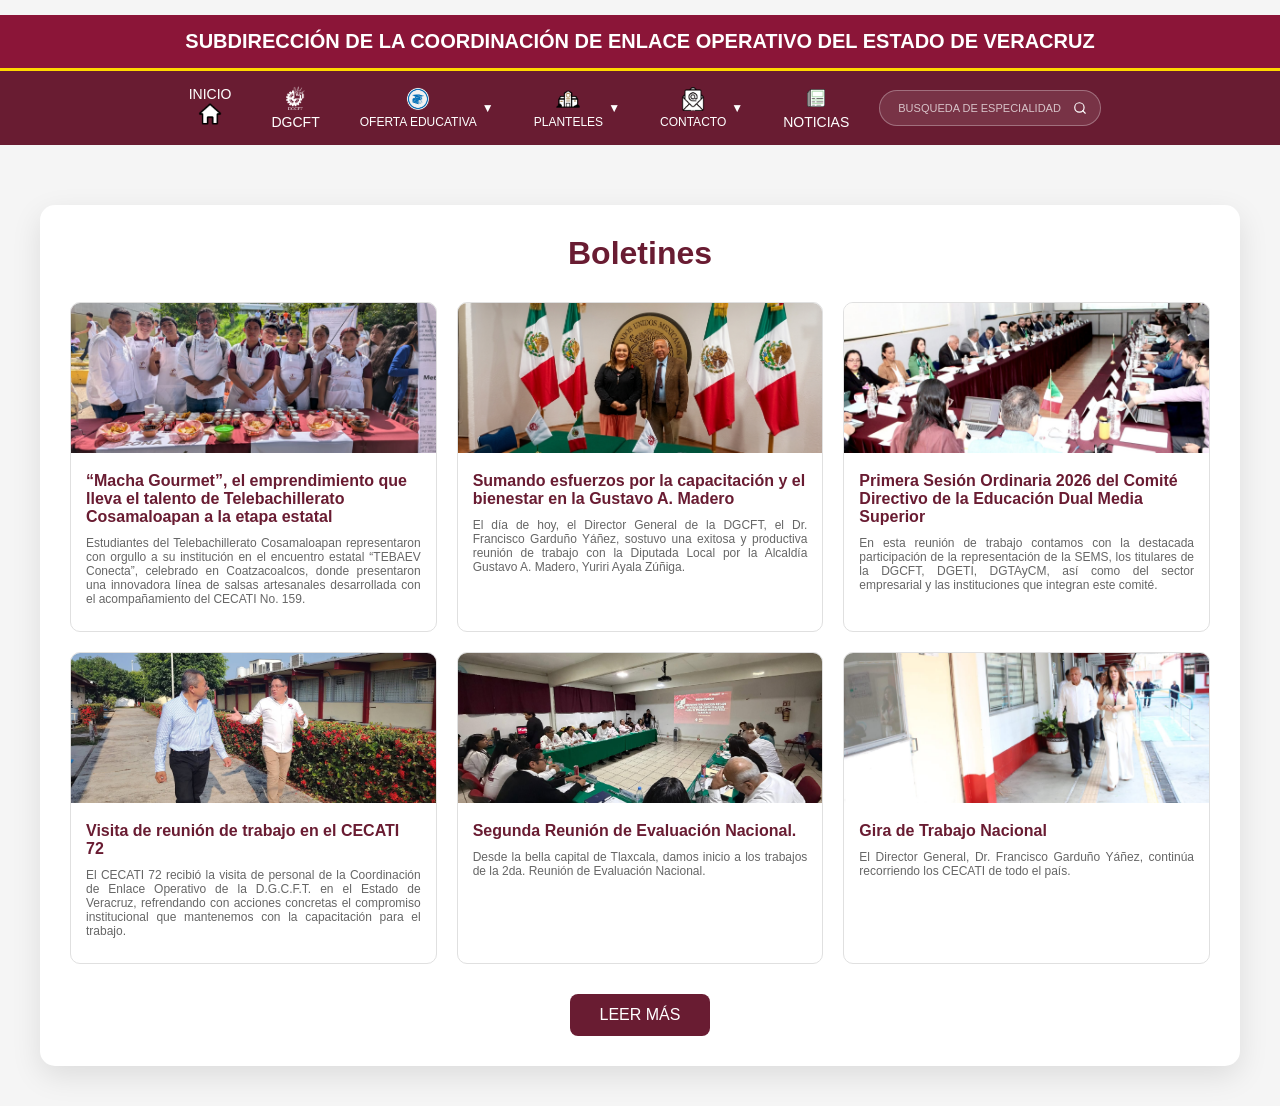
==== commit bec99eb5: "Add files via upload" ====
--- a/boletines.html
+++ b/boletines.html
@@ -161,11 +161,45 @@
             <img id="modal-img" src="" alt="Imagen en grande" style="max-width: 90%; max-height: 90%; object-fit: contain; border-radius: 8px;">
         </div>
     </main>
-    <script src="js/site.js?v=20260618-site-source"></script>
+    <script src="js/site.js?v=20260622-sticky-nav"></script>
     <script src="js/boletines.js"></script>
     <script src="js/boletines-events.js"></script>
     <script src="js/fixes.js"></script>
     <script src="https://framework-gb.cdn.gob.mx/gm/v3/assets/js/gobmx.js"></script>
+    <script>
+        // Sticky Navigation - La barra de navegación se vuelve fija al hacer scroll
+        document.addEventListener('DOMContentLoaded', function() {
+            const navMain = document.querySelector('.nav-main');
+            if (navMain) {
+                const navSubtitle = document.querySelector('.nav-subtitle');
+                const headerTop = document.querySelector('.header-top');
+                
+                let stickyThreshold = 0;
+                
+                if (headerTop) {
+                    stickyThreshold += headerTop.offsetHeight;
+                }
+                
+                if (navSubtitle) {
+                    stickyThreshold += navSubtitle.offsetHeight;
+                }
+                
+                if (stickyThreshold === 0) {
+                    stickyThreshold = 130;
+                }
+                
+                window.addEventListener('scroll', function() {
+                    const scrollPosition = window.scrollY;
+                    
+                    if (scrollPosition > stickyThreshold) {
+                        navMain.classList.add('sticky');
+                    } else {
+                        navMain.classList.remove('sticky');
+                    }
+                });
+            }
+        });
+    </script>
     <script>
         document.addEventListener('DOMContentLoaded', function() {
             const navInicio = document.getElementById('nav-inicio');
--- a/css/styles.css
+++ b/css/styles.css
@@ -1,812 +1,802 @@
-﻿* {
-            margin: 0;
-            padding: 0;
-            box-sizing: border-box;
-        }
-        
-        body {
-            font-family: Arial, sans-serif;
-            background-color: #f5f5f5;
-            position: relative;
-        }
-        
-        /* Fondo de marca de agua usando pseudo-elemento */
-        body::before {
-            content: "";
-            position: fixed;
-            top: 0;
-            left: 0;
-            width: 100%;
-            height: 100%;
-            background-image: url('../imagenes/DGCFT.png');
-            background-repeat: no-repeat;
-            background-position: center bottom;
-            background-attachment: fixed;
-            background-size: 33%;
-            opacity: 0.20;
-            z-index: -1;
-            pointer-events: none;
-        }
-        
-        /* Encabezado principal */
-        .header-top {
-            background-color: #691c32;
-            padding: 10px 20px;
-            display: flex;
-            justify-content: center;
-            align-items: center;
-            border-bottom: 1px solid #e0e0e0;
-            color: white;
-            position: fixed;
-            top: 0;
-            left: 0;
-            right: 0;
-            z-index: 1000;
-        }
-        
-        .logo-gob {
-            height: 60px;
-        }
-        
-        /* Banner de subdirección */
-        .nav-subtitle {
-            background-color: #8B1538;
-            padding: 15px 20px;
-            text-align: center;
-            border-bottom: 3px solid #FFD700;
-            position: fixed;
-            top: 80px;
-            left: 0;
-            right: 0;
-            z-index: 1;
-        }
-        
-        .nav-subtitle h1 {
-            color: white;
-            font-size: 20px;
-            font-weight: 600;
-            margin: 0;
-        }
-        
-        /* Barra de navegación principal */
-        .nav-main {
-            background-color: #691c32;
-            padding: 0;
-            position: fixed;
-            top: 130px;
-            left: 0;
-            right: 0;
-            z-index: 998;
-        }
-        
-        .nav-main ul {
-            list-style: none;
-            display: flex;
-            justify-content: center;
-            align-items: center;
-            margin: 0;
-            padding: 0;
-        }
-        
-        .nav-main li {
-            position: relative;
-        }
-        
-        .nav-main a {
-            display: flex;
-            align-items: center;
-            padding: 15px 20px;
-            text-decoration: none;
-            color: white;
-            font-size: 14px;
-            font-weight: 500;
-            transition: background-color 0.3s;
-        }
-        
-        .nav-main a:hover {
-            background-color: #6B1028;
-        }
-        
-        /* Estilos para menú desplegable */
-        .dropdown {
-            position: relative;
-        }
-
-        .nav-dropdown-toggle::after {
-            content: " \25BC";
-            font-size: 12px;
-            margin-left: 5px;
-        }
-
-        .dropdown-menu {
-            display: none;
-            position: absolute;
-            top: 100%;
-            left: 0;
-            background-color: #691c32 !important;
-            background: #691c32 !important;
-            min-width: 250px;
-            box-shadow: 0 2px 5px rgba(0,0,0,0.2);
-            z-index: 10000;
-            list-style: none;
-            padding: 10px 0;
-            margin: 0;
-            border: 1px solid #8B1538;
-            border-radius: 5px;
-            visibility: hidden;
-            opacity: 0;
-            transition: opacity 0.2s ease;
-        }
-
-        .dropdown:hover .dropdown-menu,
-        .dropdown.is-open .dropdown-menu {
-            visibility: visible;
-            opacity: 1;
-            display: block;
-        }
-        
-        .dropdown-menu li {
-            width: 100%;
-        }
-        
-        .nav-main .dropdown-menu a {
-            display: block;
-            padding: 10px 15px;
-            color: white !important;
-            text-decoration: none;
-            font-size: 14px;
-            font-weight: 500;
-            transition: background-color 0.3s;
-            white-space: normal;
-            line-height: 1.4;
-            background-color: transparent !important;
-        }
-        
-        .nav-main .dropdown-menu a:hover {
-            background-color: #ddc9a3 !important;
-            color: #333 !important;
-        }
-        
-        /* Contenido principal */
-        .main-content {
-            min-height: 400px;
-            padding: 20px;
-            margin-top: 20px;
-        }
-        
-        /* Estilos para contenido de requisitos */
-        #requisitos-inscripcion {
-            max-width: 800px;
-            margin: 0 auto;
-            line-height: 1.6;
-        }
-        
-        #requisitos-inscripcion h2 {
-            color: #691c32;
-            font-size: 28px;
-            margin-bottom: 20px;
-            text-align: center;
-            border-bottom: 3px solid #FFD700;
-            padding-bottom: 10px;
-        }
-        
-        #requisitos-inscripcion h3 {
-            color: #8B1538;
-            font-size: 20px;
-            margin: 25px 0 15px 0;
-            font-weight: 600;
-        }
-        
-        #requisitos-inscripcion p {
-            margin-bottom: 15px;
-            color: #333;
-            font-size: 16px;
-        }
-        
-        #requisitos-inscripcion ul {
-            margin: 15px 0;
-            padding-left: 30px;
-        }
-        
-        #requisitos-inscripcion li {
-            margin-bottom: 10px;
-            color: #333;
-            font-size: 16px;
-        }
-        
-        /* Estilos para contenido de especialidades */
-        #especialidades-contenido {
-            max-width: 1200px;
-            margin: 0 auto;
-            line-height: 1.6;
-        }
-        
-        #especialidades-contenido h2 {
-            color: #691c32;
-            font-size: 32px;
-            margin-bottom: 30px;
-            text-align: center;
-            border-bottom: 3px solid #FFD700;
-            padding-bottom: 15px;
-        }
-        
-        .especialidades-grid {
-            display: grid;
-            grid-template-columns: 1fr 1fr 1fr;
-            gap: 20px;
-            margin-top: 30px;
-            max-width: 1200px;
-            margin-left: auto;
-            margin-right: auto;
-        }
-        
-        .especialidad-item:hover {
-            transform: translateY(-5px);
-            box-shadow: 0 8px 25px rgba(105, 28, 50, 0.2);
-            border-color: #691c32;
-        }
-        
-        .especialidad-imagen {
-            width: 100%;
-            height: 160px;
-            object-fit: contain;
-            background-color: #f8f9fa;
-            padding: 10px;
-            box-sizing: border-box;
-            transition: transform 0.3s ease;
-        }
-        
-        .especialidad-item:hover .especialidad-imagen {
-            transform: scale(1.05);
-        }
-        
-        .especialidad-header {
-            background-color: #691c32;
-            color: white;
-            padding: 15px;
-            cursor: pointer;
-            display: flex;
-            justify-content: center;
-            align-items: center;
-            transition: background-color 0.3s ease;
-            flex: 1;
-        }
-        
-        .especialidad-header:hover {
-            background-color: #8B1538;
-        }
-        
-        .especialidad-header h3 {
-            margin: 0;
-            font-size: 16px;
-            font-weight: 600;
-            text-align: center;
-            line-height: 1.3;
-        }
-        
-        .planteles-list {
-            padding: 0;
-            max-height: 0;
-            overflow: hidden;
-            transition: max-height 0.3s ease, padding 0.3s ease;
-            border-top: 1px solid #e9ecef;
-            display: none;
-        }
-        
-        .planteles-list.active {
-            max-height: 700px;
-            padding: 20px;
-            display: block;
-        }
-        
-        .planteles-list[style*="block"] {
-            max-height: 700px;
-            padding: 20px;
-        }
-        
-        .plantel-item {
-            padding: 4px 0;
-            border-bottom: 1px solid #e9ecef;
-            color: #333;
-            font-size: 13px;
-            transition: background-color 0.2s ease;
-        }
-        
-        .plantel-item:last-child {
-            border-bottom: none;
-        }
-        
-        .plantel-item:hover {
-            padding-left: 10px;
-            border-radius: 5px;
-        }
-        
-        .plantel-item strong {
-            color: #691c32;
-            font-weight: 600;
-        }
-        
-        /* Estilos para barra de búsqueda */
-        .search-container {
-            position: relative;
-            display: flex;
-            align-items: center;
-        }
-        
-        .search-box {
-            display: flex;
-            align-items: center;
-            background-color: rgba(255, 255, 255, 0.1);
-            border: 1px solid rgba(255, 255, 255, 0.3);
-            border-radius: 20px;
-            padding: 5px 10px;
-            margin: 0 10px;
-            transition: all 0.3s ease;
-        }
-        
-        .search-box:hover {
-            background-color: rgba(255, 255, 255, 0.15);
-            border-color: rgba(255, 255, 255, 0.5);
-        }
-        
-        .search-box:focus-within {
-            background-color: rgba(255, 255, 255, 0.2);
-            border-color: #FFD700;
-            box-shadow: 0 0 10px rgba(255, 215, 0, 0.3);
-        }
-        
-        #busqueda-especialidad {
-            background: transparent;
-            border: none;
-            color: white;
-            font-size: 12px;
-            padding: 5px 8px;
-            width: 180px;
-            outline: none;
-        }
-        
-        #busqueda-especialidad::placeholder {
-            color: rgba(255, 255, 255, 0.7);
-            font-size: 11px;
-        }
-        
-        #busqueda-especialidad:focus::placeholder {
-            color: rgba(255, 255, 255, 0.5);
-        }
-        
-        #search-btn {
-            background: transparent;
-            border: none;
-            color: white;
-            cursor: pointer;
-            padding: 3px;
-            display: flex;
-            align-items: center;
-            justify-content: center;
-            border-radius: 50%;
-            transition: all 0.3s ease;
-        }
-        
-        #search-btn:hover {
-            background-color: rgba(255, 215, 0, 0.2);
-            transform: scale(1.1);
-        }
-        
-        #search-btn svg {
-            width: 14px;
-            height: 14px;
-        }
-        
-        .search-results {
-            position: absolute;
-            top: 100%;
-            right: 10px;
-            background-color: #8B1538;
-            border: 1px solid #FFD700;
-            border-radius: 8px;
-            box-shadow: 0 4px 15px rgba(0,0,0,0.3);
-            max-height: 300px;
-            overflow-y: auto;
-            z-index: 10001;
-            min-width: 250px;
-            margin-top: 5px;
-        }
-        
-        .search-result-item {
-            padding: 10px 15px;
-            color: white;
-            cursor: pointer;
-            transition: background-color 0.2s ease;
-            border-bottom: 1px solid rgba(255,255,255,0.1);
-            font-size: 12px;
-            line-height: 1.3;
-        }
-        
-        .search-result-item:last-child {
-            border-bottom: none;
-        }
-        
-        .search-result-item:hover {
-            background-color: #691c32;
-        }
-        
-        .search-result-item strong {
-            color: #FFD700;
-            font-weight: 600;
-        }
-        
-        .search-no-results {
-            padding: 15px;
-            color: rgba(255, 255, 255, 0.7);
-            font-size: 12px;
-            text-align: center;
-            font-style: italic;
-        }
-        
-        /* Estilos mínimos para iconos de navegación */
-        .nav-item-with-icon {
-            display: flex;
-            flex-direction: column;
-            align-items: center;
-            text-align: center;
-        }
-        
-        .nav-icon {
-            width: 24px;
-            height: 24px;
-            margin-bottom: 4px;
-            object-fit: contain;
-        }
-        
-        .nav-dropdown-toggle .nav-item-with-icon span {
-            display: block;
-            font-size: 12px;
-            font-weight: 500;
-        }
-        
-        /* ===========================================
-           DETALLE DE PLANTEL (contenido inyectado por JS)
-           =========================================== */
-        .plantel-info-grid {
-            display: grid;
-            grid-template-columns: 1fr 1fr;
-            gap: 20px;
-        }
-        .plantel-directorio-grid {
-            display: grid;
-            grid-template-columns: 1fr 1fr;
-            gap: 15px;
-        }
-        .plantel-directorio-item {
-            background: #f8f9fa;
-            padding: 20px;
-            border-radius: 8px;
-            /* Evita que correos largos rompan el layout */
-            overflow-wrap: anywhere;
-            word-break: break-word;
-            min-width: 0;
-        }
-        .plantel-directorio-item p {
-            overflow-wrap: anywhere;
-        }
-        .plantel-especialidades-grid {
-            display: grid;
-            grid-template-columns: 1fr 1fr 1fr;
-            gap: 15px;
-        }
-        .plantel-especialidad-btn {
-            background: white;
-            padding: 12px;
-            border-radius: 6px;
-            border: 1px solid #e9ecef;
-            text-align: center;
-            cursor: pointer;
-            transition: all 0.3s ease;
-            width: 100%;
-            min-width: 0;
-        }
-        .plantel-especialidad-btn:hover {
-            background: #f8f9fa;
-            border-color: #691c32;
-            transform: translateY(-2px);
-            box-shadow: 0 4px 8px rgba(105, 28, 50, 0.15);
-        }
-        .plantel-especialidad-btn p {
-            margin: 0;
-            color: #333;
-            font-size: 14px;
-            line-height: 1.4;
-            overflow-wrap: anywhere;
-        }
-
-        /* ===========================================
-           DISEÑO ADAPTABLE (RESPONSIVE)
-           Breakpoints:
-             - 1024px: tablets horizontales / laptops pequeñas
-             -  768px: tablets verticales / móviles grandes
-             -  480px: móviles
-             -  360px: móviles pequeños
-           =========================================== */
-
-        /* ---------- 1024px: Tablets horizontales ---------- */
-        @media (max-width: 1024px) {
-            .nav-subtitle h1 {
-                font-size: 18px;
-            }
-            .nav-main a {
-                padding: 12px 14px;
-                font-size: 13px;
-            }
-            .nav-icon {
-                width: 22px;
-                height: 22px;
-            }
-            .nav-dropdown-toggle .nav-item-with-icon span {
-                font-size: 11px;
-            }
-            #busqueda-especialidad {
-                width: 150px;
-            }
-            .especialidades-grid {
-                grid-template-columns: 1fr 1fr;
-                max-width: 100%;
-                padding: 0 15px;
-            }
-            body::before {
-                background-size: 50%;
-            }
-        }
-
-        /* ---------- 768px: Tablets / móviles grandes ---------- */
-        @media (max-width: 768px) {
-            /* Cabeceras en flujo normal (dejan de ser fixed) */
-            .header-top,
-            .nav-subtitle,
-            .nav-main {
-                position: relative;
-                top: auto;
-                left: auto;
-                right: auto;
-            }
-            .main-content {
-                margin-top: 20px;
-                padding: 15px;
-            }
-
-            .header-top {
-                padding: 8px 12px;
-            }
-            .logo-gob {
-                height: 50px;
-            }
-
-            .nav-subtitle {
-                padding: 12px 15px;
-            }
-            .nav-subtitle h1 {
-                font-size: 15px;
-                line-height: 1.3;
-            }
-
-            /* Barra nav: items en wrap centrado */
-            .nav-main {
-                position: relative;
-            }
-            .nav-main ul {
-                flex-wrap: wrap;
-                justify-content: space-around;
-            }
-            .nav-main a {
-                padding: 10px 8px;
-                font-size: 12px;
-            }
-            .nav-icon {
-                width: 20px;
-                height: 20px;
-                margin-bottom: 2px;
-            }
-            .nav-dropdown-toggle .nav-item-with-icon span {
-                font-size: 10px;
-            }
-
-            /* === DROPDOWNS EN MÓVIL ===
-               - Desactivar :hover (queda pegado en táctil)
-               - Usar .is-open gestionado por JS
-               - El <li> es position:static para que el menú
-                 se ancle al nav completo, no al botón pequeño */
-            .dropdown:hover .dropdown-menu,
-            .dropdown:focus-within .dropdown-menu {
-                visibility: hidden;
-                opacity: 0;
-                display: none;
-            }
-            .dropdown {
-                position: static !important;
-            }
-            .dropdown-menu {
-                left: 8px !important;
-                right: 8px !important;
-                width: calc(100vw - 16px) !important;
-                min-width: 0 !important;
-                max-width: calc(100vw - 16px) !important;
-                max-height: 75vh;
-                overflow-y: auto;
-                box-sizing: border-box;
-            }
-            .dropdown.is-open .dropdown-menu {
-                visibility: visible !important;
-                opacity: 1 !important;
-                display: block !important;
-            }
-            .dropdown-menu li {
-                width: 100%;
-            }
-            .dropdown-menu a {
-                font-size: 13px;
-                padding: 12px 14px;
-                line-height: 1.4;
-                white-space: normal;
-                overflow-wrap: anywhere;
-            }
-            .dropdown-menu a strong {
-                display: block;
-                margin-bottom: 3px;
-            }
-
-            /* Barra de búsqueda: ocupa su propia línea */
-            .search-container {
-                flex-basis: 100%;
-                width: 100%;
-                order: 99;
-                padding: 8px 10px;
-                justify-content: center;
-            }
-            .search-box {
-                margin: 0;
-                flex: 1;
-                max-width: 500px;
-            }
-            #busqueda-especialidad {
-                width: 100%;
-                flex: 1;
-                font-size: 13px;
-            }
-            .search-results {
-                left: 10px;
-                right: 10px;
-                min-width: auto;
-            }
-
-            .especialidades-grid {
-                grid-template-columns: 1fr 1fr;
-                gap: 15px;
-                padding: 0 10px;
-            }
-            #especialidades-contenido h2 { font-size: 24px; }
-            .especialidad-imagen { height: 130px; }
-            .especialidad-header { padding: 12px; }
-            .especialidad-header h3 { font-size: 14px; }
-
-            #requisitos-inscripcion h2 { font-size: 22px; }
-            #requisitos-inscripcion h3 { font-size: 17px; }
-            #requisitos-inscripcion p,
-            #requisitos-inscripcion li { font-size: 14px; }
-
-            body::before {
-                background-size: 70%;
-                background-attachment: scroll;
-            }
-
-            .plantel-directorio-grid { grid-template-columns: 1fr; }
-            .plantel-especialidades-grid { grid-template-columns: 1fr 1fr; }
-        }
-
-        /* ---------- 480px: Móviles ---------- */
-        @media (max-width: 480px) {
-            .header-top {
-                padding: 6px 10px;
-            }
-            .logo-gob {
-                height: 40px;
-            }
-
-            .nav-subtitle {
-                padding: 10px 12px;
-                border-bottom-width: 2px;
-            }
-            .nav-subtitle h1 {
-                font-size: 12.5px;
-                line-height: 1.25;
-            }
-
-            .nav-main a {
-                padding: 8px 5px;
-            }
-            .nav-dropdown-toggle .nav-item-with-icon span {
-                font-size: 9.5px;
-            }
-            .nav-icon {
-                width: 18px;
-                height: 18px;
-            }
-
-            /* Refuerzos al dropdown ya configurado en el breakpoint de 768px */
-            .dropdown-menu a {
-                font-size: 12.5px;
-                padding: 10px 12px;
-            }
-
-            .search-container {
-                padding: 6px 8px;
-            }
-            #busqueda-especialidad {
-                font-size: 13px;
-                padding: 6px 8px;
-            }
-
-            /* Grid de especialidades: una sola columna */
-            .especialidades-grid {
-                grid-template-columns: 1fr;
-                gap: 12px;
-                padding: 0 5px;
-            }
-            #especialidades-contenido h2 {
-                font-size: 20px;
-                margin-bottom: 20px;
-            }
-            .especialidad-imagen {
-                height: 180px;
-            }
-            .especialidad-header h3 {
-                font-size: 15px;
-            }
-
-            .main-content {
-                padding: 12px;
-                margin-top: 10px;
-            }
-
-            #requisitos-inscripcion h2 {
-                font-size: 19px;
-            }
-            #requisitos-inscripcion h3 {
-                font-size: 15px;
-            }
-            #requisitos-inscripcion p,
-            #requisitos-inscripcion li {
-                font-size: 13px;
-            }
-            #requisitos-inscripcion ul {
-                padding-left: 20px;
-            }
-
-            body::before {
-                background-size: 90%;
-                opacity: 0.12;
-            }
-
-            /* Detalle de plantel: todos los grids colapsan a 1 col */
-            .plantel-info-grid,
-            .plantel-directorio-grid,
-            .plantel-especialidades-grid {
-                grid-template-columns: 1fr;
-                gap: 12px;
-            }
-        }
-
-        /* ---------- 360px: Móviles muy pequeños ---------- */
-        @media (max-width: 360px) {
-            .nav-subtitle h1 {
-                font-size: 11px;
-            }
-            .nav-main a {
-                padding: 6px 3px;
-            }
-            .nav-dropdown-toggle .nav-item-with-icon span {
-                font-size: 8.5px;
-            }
-            .nav-icon {
-                width: 16px;
-                height: 16px;
-            }
-        }
+﻿* {
+            margin: 0;
+            padding: 0;
+            box-sizing: border-box;
+        }
+
+        .banner-youtube{
+            width:100%;
+            background:#fff;
+            text-align:center;
+        }
+
+        .banner-youtube img{
+            width:100%;
+            height:auto;
+            display:block;
+        }
+        
+        body {
+            font-family: Arial, sans-serif;
+            background-color: #f5f5f5;
+            position: relative;
+            padding-top: 15px !important;
+        }
+        
+        .nav-subtitle,
+        .nav-main {
+            position: relative !important;
+            top: auto !important;
+            left: auto !important;
+            right: auto !important;
+        }
+
+        .main-content,
+        .u-style-1 {
+            margin-top: 20px !important;
+        }
+
+        body::before {
+            display: none !important;
+        }
+        
+        /* Banner de subdirección */
+        .nav-subtitle {
+            background-color: #8B1538;
+            padding: 15px 20px;
+            text-align: center;
+            border-bottom: 3px solid #FFD700;
+            position: fixed;
+            top: 80px;
+            left: 0;
+            right: 0;
+            z-index: 1;
+        }
+        
+        .nav-subtitle h1 {
+            color: white;
+            font-size: 20px;
+            font-weight: 600;
+            margin: 0;
+        }
+        
+        /* Barra de navegación principal */
+        .nav-main {
+            background-color: #691c32;
+            padding: 0;
+            position: fixed;
+            top: 130px;
+            left: 0;
+            right: 0;
+            z-index: 998;
+        }
+        
+        .nav-main ul {
+            list-style: none;
+            display: flex;
+            justify-content: center;
+            align-items: center;
+            margin: 0;
+            padding: 0;
+        }
+        
+        .nav-main li {
+            position: relative;
+        }
+        
+        .nav-main a {
+            display: flex;
+            align-items: center;
+            padding: 15px 20px;
+            text-decoration: none;
+            color: white;
+            font-size: 14px;
+            font-weight: 500;
+            transition: background-color 0.3s;
+        }
+        
+        .nav-main a:hover {
+            background-color: #6B1028;
+        }
+        
+        /* Estilos para menú desplegable */
+        .dropdown {
+            position: relative;
+        }
+
+        .dropdown-toggle::after {
+            content: " \25BC";
+            font-size: 12px;
+            margin-left: 5px;
+        }
+
+        .dropdown-menu {
+            display: none;
+            position: absolute;
+            top: 100%;
+            left: 0;
+            background-color: #691c32;
+            min-width: 250px;
+            box-shadow: 0 2px 5px rgba(0,0,0,0.2);
+            z-index: 10000;
+            list-style: none;
+            padding: 10px 0;
+            margin: 0;
+            border: 1px solid #8B1538;
+            border-radius: 5px;
+            visibility: hidden;
+            opacity: 0;
+            transition: opacity 0.2s ease;
+        }
+
+        .dropdown:hover .dropdown-menu,
+        .dropdown.is-open .dropdown-menu {
+            visibility: visible;
+            opacity: 1;
+            display: block;
+        }
+        
+        .dropdown-menu li {
+            width: 100%;
+        }
+        
+        .dropdown-menu a {
+            display: block;
+            padding: 10px 15px;
+            color: white;
+            text-decoration: none;
+            font-size: 14px;
+            font-weight: 500;
+            transition: background-color 0.3s;
+            white-space: normal;
+            line-height: 1.4;
+        }
+        
+        .dropdown-menu a:hover {
+            background-color: #ddc9a3;
+            color: #333;
+        }
+        
+        /* Contenido principal */
+        .main-content {
+            min-height: 400px;
+            padding: 20px;
+            margin-top: 190px;
+        }
+        
+        /* Estilos para contenido de requisitos */
+        #requisitos-inscripcion {
+            max-width: 800px;
+            margin: 0 auto;
+            line-height: 1.6;
+        }
+        
+        #requisitos-inscripcion h2 {
+            color: #691c32;
+            font-size: 28px;
+            margin-bottom: 20px;
+            text-align: center;
+            border-bottom: 3px solid #FFD700;
+            padding-bottom: 10px;
+        }
+        
+        #requisitos-inscripcion h3 {
+            color: #8B1538;
+            font-size: 20px;
+            margin: 25px 0 15px 0;
+            font-weight: 600;
+        }
+        
+        #requisitos-inscripcion p {
+            margin-bottom: 15px;
+            color: #333;
+            font-size: 16px;
+        }
+        
+        #requisitos-inscripcion ul {
+            margin: 15px 0;
+            padding-left: 30px;
+        }
+        
+        #requisitos-inscripcion li {
+            margin-bottom: 10px;
+            color: #333;
+            font-size: 16px;
+        }
+        
+        /* Estilos para contenido de especialidades */
+        #especialidades-contenido {
+            max-width: 1200px;
+            margin: 0 auto;
+            line-height: 1.6;
+        }
+        
+        #especialidades-contenido h2 {
+            color: #691c32;
+            font-size: 32px;
+            margin-bottom: 30px;
+            text-align: center;
+            border-bottom: 3px solid #FFD700;
+            padding-bottom: 15px;
+        }
+        
+        .especialidades-grid {
+            display: grid;
+            grid-template-columns: 1fr 1fr 1fr;
+            gap: 20px;
+            margin-top: 30px;
+            max-width: 1200px;
+            margin-left: auto;
+            margin-right: auto;
+        }
+        
+        .especialidad-item:hover {
+            transform: translateY(-5px);
+            box-shadow: 0 8px 25px rgba(105, 28, 50, 0.2);
+            border-color: #691c32;
+        }
+        
+        .especialidad-imagen {
+            width: 100%;
+            height: 160px;
+            object-fit: contain;
+            background-color: #f8f9fa;
+            padding: 10px;
+            box-sizing: border-box;
+            transition: transform 0.3s ease;
+        }
+        
+        .especialidad-item:hover .especialidad-imagen {
+            transform: scale(1.05);
+        }
+        
+        .especialidad-header {
+            background-color: #691c32;
+            color: white;
+            padding: 15px;
+            cursor: pointer;
+            display: flex;
+            justify-content: center;
+            align-items: center;
+            transition: background-color 0.3s ease;
+            flex: 1;
+        }
+        
+        .especialidad-header:hover {
+            background-color: #8B1538;
+        }
+        
+        .especialidad-header h3 {
+            margin: 0;
+            font-size: 16px;
+            font-weight: 600;
+            text-align: center;
+            line-height: 1.3;
+        }
+        
+        .planteles-list {
+            padding: 0;
+            max-height: 0;
+            overflow: hidden;
+            transition: max-height 0.3s ease, padding 0.3s ease;
+            border-top: 1px solid #e9ecef;
+            display: none;
+        }
+        
+        .planteles-list.active {
+            max-height: 700px;
+            padding: 20px;
+            display: block;
+        }
+        
+        .planteles-list[style*="block"] {
+            max-height: 700px;
+            padding: 20px;
+        }
+        
+        .plantel-item {
+            padding: 4px 0;
+            border-bottom: 1px solid #e9ecef;
+            color: #333;
+            font-size: 13px;
+            transition: background-color 0.2s ease;
+        }
+        
+        .plantel-item:last-child {
+            border-bottom: none;
+        }
+        
+        .plantel-item:hover {
+            padding-left: 10px;
+            border-radius: 5px;
+        }
+        
+        .plantel-item strong {
+            color: #691c32;
+            font-weight: 600;
+        }
+        
+        /* Estilos para barra de búsqueda */
+        .search-container {
+            position: relative;
+            display: flex;
+            align-items: center;
+        }
+        
+        .search-box {
+            display: flex;
+            align-items: center;
+            background-color: rgba(255, 255, 255, 0.1);
+            border: 1px solid rgba(255, 255, 255, 0.3);
+            border-radius: 20px;
+            padding: 5px 10px;
+            margin: 0 10px;
+            transition: all 0.3s ease;
+        }
+        
+        .search-box:hover {
+            background-color: rgba(255, 255, 255, 0.15);
+            border-color: rgba(255, 255, 255, 0.5);
+        }
+        
+        .search-box:focus-within {
+            background-color: rgba(255, 255, 255, 0.2);
+            border-color: #FFD700;
+            box-shadow: 0 0 10px rgba(255, 215, 0, 0.3);
+        }
+        
+        #busqueda-especialidad {
+            background: transparent;
+            border: none;
+            color: white;
+            font-size: 12px;
+            padding: 5px 8px;
+            width: 180px;
+            outline: none;
+        }
+        
+        #busqueda-especialidad::placeholder {
+            color: rgba(255, 255, 255, 0.7);
+            font-size: 11px;
+        }
+        
+        #busqueda-especialidad:focus::placeholder {
+            color: rgba(255, 255, 255, 0.5);
+        }
+        
+        #search-btn {
+            background: transparent;
+            border: none;
+            color: white;
+            cursor: pointer;
+            padding: 3px;
+            display: flex;
+            align-items: center;
+            justify-content: center;
+            border-radius: 50%;
+            transition: all 0.3s ease;
+        }
+        
+        #search-btn:hover {
+            background-color: rgba(255, 215, 0, 0.2);
+            transform: scale(1.1);
+        }
+        
+        #search-btn svg {
+            width: 14px;
+            height: 14px;
+        }
+        
+        .search-results {
+            position: absolute;
+            top: 100%;
+            right: 10px;
+            background-color: #8B1538;
+            border: 1px solid #FFD700;
+            border-radius: 8px;
+            box-shadow: 0 4px 15px rgba(0,0,0,0.3);
+            max-height: 300px;
+            overflow-y: auto;
+            z-index: 10001;
+            min-width: 250px;
+            margin-top: 5px;
+        }
+        
+        .search-result-item {
+            padding: 10px 15px;
+            color: white;
+            cursor: pointer;
+            transition: background-color 0.2s ease;
+            border-bottom: 1px solid rgba(255,255,255,0.1);
+            font-size: 12px;
+            line-height: 1.3;
+        }
+        
+        .search-result-item:last-child {
+            border-bottom: none;
+        }
+        
+        .search-result-item:hover {
+            background-color: #691c32;
+        }
+        
+        .search-result-item strong {
+            color: #FFD700;
+            font-weight: 600;
+        }
+        
+        .search-no-results {
+            padding: 15px;
+            color: rgba(255, 255, 255, 0.7);
+            font-size: 12px;
+            text-align: center;
+            font-style: italic;
+        }
+        
+        /* Estilos mínimos para iconos de navegación */
+        .nav-item-with-icon {
+            display: flex;
+            flex-direction: column;
+            align-items: center;
+            text-align: center;
+        }
+        
+        .nav-icon {
+            width: 24px;
+            height: 24px;
+            margin-bottom: 4px;
+            object-fit: contain;
+        }
+        
+        .dropdown-toggle .nav-item-with-icon span {
+            display: block;
+            font-size: 12px;
+            font-weight: 500;
+        }
+        
+        /* ===========================================
+           DETALLE DE PLANTEL (contenido inyectado por JS)
+           =========================================== */
+        .plantel-info-grid {
+            display: grid;
+            grid-template-columns: 1fr 1fr;
+            gap: 20px;
+        }
+        .plantel-directorio-grid {
+            display: grid;
+            grid-template-columns: 1fr 1fr;
+            gap: 15px;
+        }
+        .plantel-directorio-item {
+            background: #f8f9fa;
+            padding: 20px;
+            border-radius: 8px;
+            /* Evita que correos largos rompan el layout */
+            overflow-wrap: anywhere;
+            word-break: break-word;
+            min-width: 0;
+        }
+        .plantel-directorio-item p {
+            overflow-wrap: anywhere;
+        }
+        .plantel-especialidades-grid {
+            display: grid;
+            grid-template-columns: 1fr 1fr 1fr;
+            gap: 15px;
+        }
+        .plantel-especialidad-btn {
+            background: white;
+            padding: 12px;
+            border-radius: 6px;
+            border: 1px solid #e9ecef;
+            text-align: center;
+            cursor: pointer;
+            transition: all 0.3s ease;
+            width: 100%;
+            min-width: 0;
+        }
+        .plantel-especialidad-btn:hover {
+            background: #f8f9fa;
+            border-color: #691c32;
+            transform: translateY(-2px);
+            box-shadow: 0 4px 8px rgba(105, 28, 50, 0.15);
+        }
+        .plantel-especialidad-btn p {
+            margin: 0;
+            color: #333;
+            font-size: 14px;
+            line-height: 1.4;
+            overflow-wrap: anywhere;
+        }
+
+        /* ===========================================
+           DISEÑO ADAPTABLE (RESPONSIVE)
+           Breakpoints:
+             - 1024px: tablets horizontales / laptops pequeñas
+             -  768px: tablets verticales / móviles grandes
+             -  480px: móviles
+             -  360px: móviles pequeños
+           =========================================== */
+
+        /* ---------- 1024px: Tablets horizontales ---------- */
+        @media (max-width: 1024px) {
+            .nav-subtitle h1 {
+                font-size: 18px;
+            }
+            .nav-main a {
+                padding: 12px 14px;
+                font-size: 13px;
+            }
+            .nav-icon {
+                width: 22px;
+                height: 22px;
+            }
+            .dropdown-toggle .nav-item-with-icon span {
+                font-size: 11px;
+            }
+            #busqueda-especialidad {
+                width: 150px;
+            }
+            .especialidades-grid {
+                grid-template-columns: 1fr 1fr;
+                max-width: 100%;
+                padding: 0 15px;
+            }
+            body::before {
+                background-size: 50%;
+            }
+        }
+
+        /* ---------- 768px: Tablets / móviles grandes ---------- */
+        @media (max-width: 768px) {
+            /* Cabeceras en flujo normal (dejan de ser fixed) */
+            .header-top,
+            .nav-subtitle,
+            .nav-main {
+                position: relative;
+                top: auto;
+                left: auto;
+                right: auto;
+            }
+            .main-content {
+                margin-top: 20px;
+                padding: 15px;
+            }
+
+            .header-top {
+                padding: 8px 12px;
+            }
+            .logo-gob {
+                height: 50px;
+            }
+
+            .nav-subtitle {
+                padding: 12px 15px;
+            }
+            .nav-subtitle h1 {
+                font-size: 15px;
+                line-height: 1.3;
+            }
+
+            /* Barra nav: items en wrap centrado */
+            .nav-main {
+                position: relative;
+            }
+            .nav-main ul {
+                flex-wrap: wrap;
+                justify-content: space-around;
+            }
+            .nav-main a {
+                padding: 10px 8px;
+                font-size: 12px;
+            }
+            .nav-icon {
+                width: 20px;
+                height: 20px;
+                margin-bottom: 2px;
+            }
+            .dropdown-toggle .nav-item-with-icon span {
+                font-size: 10px;
+            }
+
+            /* === DROPDOWNS EN MÓVIL ===
+               - Desactivar :hover (queda pegado en táctil)
+               - Usar .is-open gestionado por JS
+               - El <li> es position:static para que el menú
+                 se ancle al nav completo, no al botón pequeño */
+            .dropdown:hover .dropdown-menu,
+            .dropdown:focus-within .dropdown-menu {
+                visibility: hidden;
+                opacity: 0;
+                display: none;
+            }
+            .dropdown {
+                position: static !important;
+            }
+            .dropdown-menu {
+                left: 8px !important;
+                right: 8px !important;
+                width: calc(100vw - 16px) !important;
+                min-width: 0 !important;
+                max-width: calc(100vw - 16px) !important;
+                max-height: 75vh;
+                overflow-y: auto;
+                box-sizing: border-box;
+            }
+            .dropdown.is-open .dropdown-menu {
+                visibility: visible !important;
+                opacity: 1 !important;
+                display: block !important;
+            }
+            .dropdown-menu li {
+                width: 100%;
+            }
+            .dropdown-menu a {
+                font-size: 13px;
+                padding: 12px 14px;
+                line-height: 1.4;
+                white-space: normal;
+                overflow-wrap: anywhere;
+            }
+            .dropdown-menu a strong {
+                display: block;
+                margin-bottom: 3px;
+            }
+
+            /* Barra de búsqueda: ocupa su propia línea */
+            .search-container {
+                flex-basis: 100%;
+                width: 100%;
+                order: 99;
+                padding: 8px 10px;
+                justify-content: center;
+            }
+            .search-box {
+                margin: 0;
+                flex: 1;
+                max-width: 500px;
+            }
+            #busqueda-especialidad {
+                width: 100%;
+                flex: 1;
+                font-size: 13px;
+            }
+            .search-results {
+                left: 10px;
+                right: 10px;
+                min-width: auto;
+            }
+
+            .especialidades-grid {
+                grid-template-columns: 1fr 1fr;
+                gap: 15px;
+                padding: 0 10px;
+            }
+            #especialidades-contenido h2 { font-size: 24px; }
+            .especialidad-imagen { height: 130px; }
+            .especialidad-header { padding: 12px; }
+            .especialidad-header h3 { font-size: 14px; }
+
+            #requisitos-inscripcion h2 { font-size: 22px; }
+            #requisitos-inscripcion h3 { font-size: 17px; }
+            #requisitos-inscripcion p,
+            #requisitos-inscripcion li { font-size: 14px; }
+
+            body::before {
+                background-size: 70%;
+                background-attachment: scroll;
+            }
+
+            .plantel-directorio-grid { grid-template-columns: 1fr; }
+            .plantel-especialidades-grid { grid-template-columns: 1fr 1fr; }
+        }
+
+        /* ---------- 480px: Móviles ---------- */
+        @media (max-width: 480px) {
+            .header-top {
+                padding: 6px 10px;
+            }
+            .logo-gob {
+                height: 40px;
+            }
+
+            .nav-subtitle {
+                padding: 10px 12px;
+                border-bottom-width: 2px;
+            }
+            .nav-subtitle h1 {
+                font-size: 12.5px;
+                line-height: 1.25;
+            }
+
+            .nav-main a {
+                padding: 8px 5px;
+            }
+            .dropdown-toggle .nav-item-with-icon span {
+                font-size: 9.5px;
+            }
+            .nav-icon {
+                width: 18px;
+                height: 18px;
+            }
+
+            /* Refuerzos al dropdown ya configurado en el breakpoint de 768px */
+            .dropdown-menu a {
+                font-size: 12.5px;
+                padding: 10px 12px;
+            }
+
+            .search-container {
+                padding: 6px 8px;
+            }
+            #busqueda-especialidad {
+                font-size: 13px;
+                padding: 6px 8px;
+            }
+
+            /* Grid de especialidades: una sola columna */
+            .especialidades-grid {
+                grid-template-columns: 1fr;
+                gap: 12px;
+                padding: 0 5px;
+            }
+            #especialidades-contenido h2 {
+                font-size: 20px;
+                margin-bottom: 20px;
+            }
+            .especialidad-imagen {
+                height: 180px;
+            }
+            .especialidad-header h3 {
+                font-size: 15px;
+            }
+
+            .main-content {
+                padding: 12px;
+                margin-top: 10px;
+            }
+
+            #requisitos-inscripcion h2 {
+                font-size: 19px;
+            }
+            #requisitos-inscripcion h3 {
+                font-size: 15px;
+            }
+            #requisitos-inscripcion p,
+            #requisitos-inscripcion li {
+                font-size: 13px;
+            }
+            #requisitos-inscripcion ul {
+                padding-left: 20px;
+            }
+
+            body::before {
+                background-size: 90%;
+                opacity: 0.12;
+            }
+
+            /* Detalle de plantel: todos los grids colapsan a 1 col */
+            .plantel-info-grid,
+            .plantel-directorio-grid,
+            .plantel-especialidades-grid {
+                grid-template-columns: 1fr;
+                gap: 12px;
+            }
+        }
+
+        /* ---------- 360px: Móviles muy pequeños ---------- */
+        @media (max-width: 360px) {
+            .nav-subtitle h1 {
+                font-size: 11px;
+            }
+            .nav-main a {
+                padding: 6px 3px;
+            }
+            .dropdown-toggle .nav-item-with-icon span {
+                font-size: 8.5px;
+            }
+            .nav-icon {
+                width: 16px;
+                height: 16px;
+            }
+        }
--- a/css/inline.css
+++ b/css/inline.css
@@ -1,4 +1,4 @@
-﻿.u-style-1 { display: none; }
+.u-style-1 { display: none; }
 .u-style-2 { background: white; padding: 30px; border-radius: 15px; box-shadow: 0 10px 30px rgba(0,0,0,0.1); margin: 20px; max-width: 1200px; margin-left: auto; margin-right: auto; }
 .u-style-3 { color: #691c32; font-size: 2em; margin-bottom: 30px; text-align: center; }
 .u-style-4 { display: grid; grid-template-columns: 1fr 1fr; gap: 30px; }
@@ -219,4 +219,4 @@
     .u-style-18 {
         font-size: 0.8em;
     }
-}+}
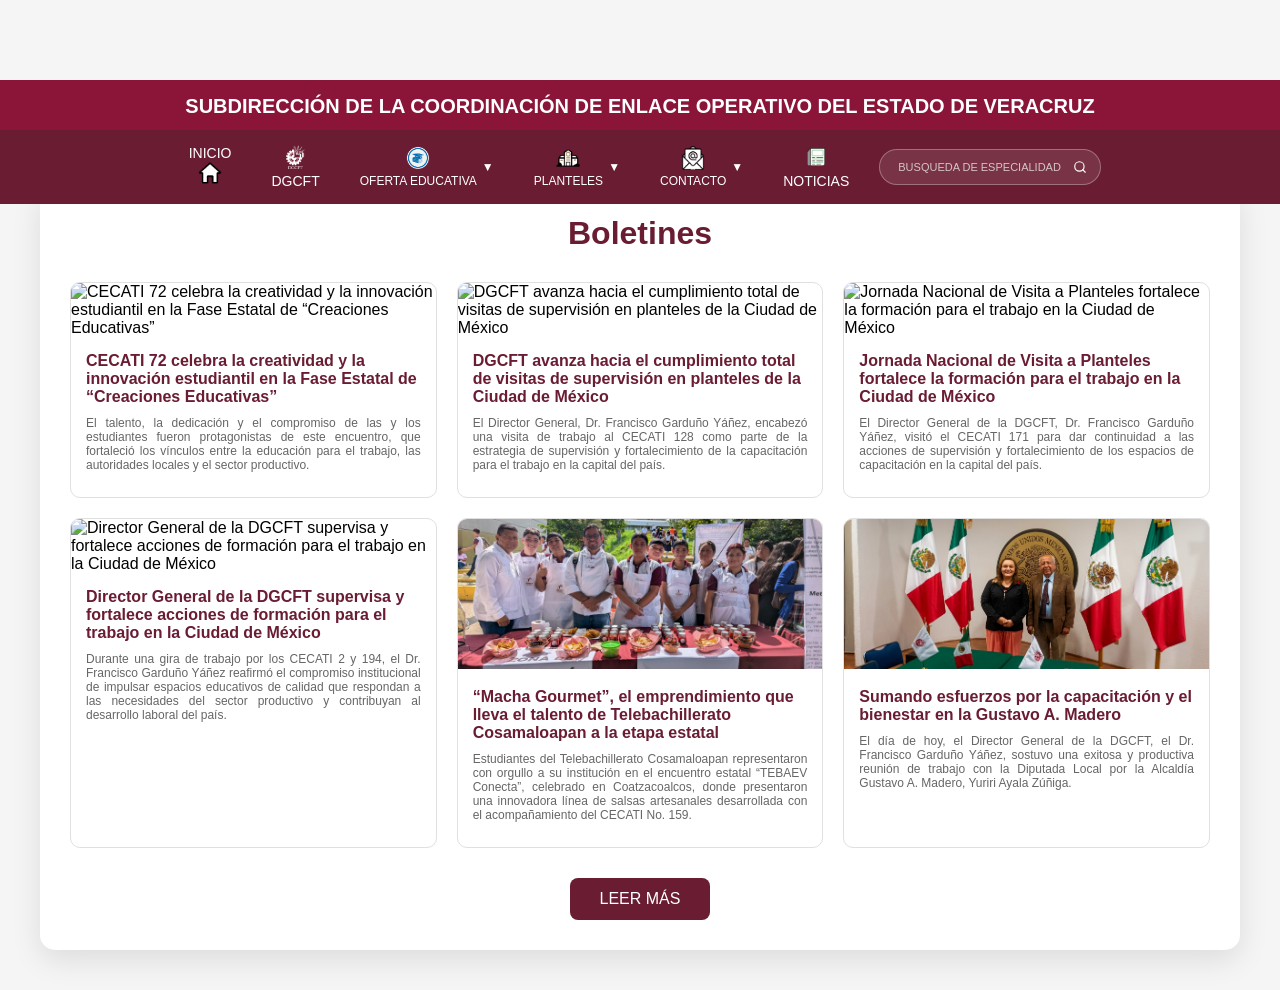
==== commit 9bb66f82: "Add files via upload" ====
--- a/boletines.html
+++ b/boletines.html
@@ -10,8 +10,10 @@
     <title>Boletines - SUBDIRECCIÓN DE ENLACE OPERATIVO DEL ESTADO DE VERACRUZ</title>
     <link href="https://framework-gb.cdn.gob.mx/gm/v3/assets/images/favicon.ico" rel="shortcut icon">
     <link href="https://framework-gb.cdn.gob.mx/gm/v3/assets/styles/main.css" rel="stylesheet">
-    <link rel="stylesheet" href="css/styles.css">
-    <link rel="stylesheet" href="css/inline.css">
+    <script>
+        document.write('<link rel="stylesheet" href="css/styles.css?v=' + Date.now() + '">');
+        document.write('<link rel="stylesheet" href="css/inline.css?v=' + Date.now() + '">');
+    </script>
 </head>
 
 
@@ -161,45 +163,16 @@
             <img id="modal-img" src="" alt="Imagen en grande" style="max-width: 90%; max-height: 90%; object-fit: contain; border-radius: 8px;">
         </div>
     </main>
-    <script src="js/site.js?v=20260622-sticky-nav"></script>
-    <script src="js/boletines.js"></script>
-    <script src="js/boletines-events.js"></script>
-    <script src="js/fixes.js"></script>
+    <script>
+        (function () {
+            var v = Date.now();
+            var archivos = ['js/site.js', 'js/boletines.js', 'js/boletines-events.js', 'js/fixes.js'];
+            archivos.forEach(function (src) {
+                document.write('<script src="' + src + '?v=' + v + '"><\/script>');
+            });
+        })();
+    </script>
     <script src="https://framework-gb.cdn.gob.mx/gm/v3/assets/js/gobmx.js"></script>
-    <script>
-        // Sticky Navigation - La barra de navegación se vuelve fija al hacer scroll
-        document.addEventListener('DOMContentLoaded', function() {
-            const navMain = document.querySelector('.nav-main');
-            if (navMain) {
-                const navSubtitle = document.querySelector('.nav-subtitle');
-                const headerTop = document.querySelector('.header-top');
-                
-                let stickyThreshold = 0;
-                
-                if (headerTop) {
-                    stickyThreshold += headerTop.offsetHeight;
-                }
-                
-                if (navSubtitle) {
-                    stickyThreshold += navSubtitle.offsetHeight;
-                }
-                
-                if (stickyThreshold === 0) {
-                    stickyThreshold = 130;
-                }
-                
-                window.addEventListener('scroll', function() {
-                    const scrollPosition = window.scrollY;
-                    
-                    if (scrollPosition > stickyThreshold) {
-                        navMain.classList.add('sticky');
-                    } else {
-                        navMain.classList.remove('sticky');
-                    }
-                });
-            }
-        });
-    </script>
     <script>
         document.addEventListener('DOMContentLoaded', function() {
             const navInicio = document.getElementById('nav-inicio');
--- a/css/styles.css
+++ b/css/styles.css
@@ -23,22 +23,11 @@
             padding-top: 15px !important;
         }
         
-        .nav-subtitle,
-        .nav-main {
-            position: relative !important;
-            top: auto !important;
-            left: auto !important;
-            right: auto !important;
-        }
-
-        .main-content,
-        .u-style-1 {
-            margin-top: 20px !important;
-        }
-
         body::before {
             display: none !important;
         }
+
+
         
         /* Banner de subdirección */
         .nav-subtitle {
@@ -46,7 +35,7 @@
             padding: 15px 20px;
             text-align: center;
             border-bottom: 3px solid #FFD700;
-            position: fixed;
+            position: sticky;
             top: 80px;
             left: 0;
             right: 0;
@@ -59,12 +48,14 @@
             font-weight: 600;
             margin: 0;
         }
+
+
         
         /* Barra de navegación principal */
         .nav-main {
             background-color: #691c32;
             padding: 0;
-            position: fixed;
+            position: sticky;
             top: 130px;
             left: 0;
             right: 0;
@@ -99,6 +90,8 @@
             background-color: #6B1028;
         }
         
+
+
         /* Estilos para menú desplegable */
         .dropdown {
             position: relative;
@@ -157,13 +150,19 @@
             color: #333;
         }
         
+
+
+
         /* Contenido principal */
         .main-content {
             min-height: 400px;
             padding: 20px;
-            margin-top: 190px;
-        }
-        
+            margin-top: 0px;
+        }
+        
+
+
+
         /* Estilos para contenido de requisitos */
         #requisitos-inscripcion {
             max-width: 800px;
@@ -799,4 +798,4 @@
                 width: 16px;
                 height: 16px;
             }
-        }
+        }
